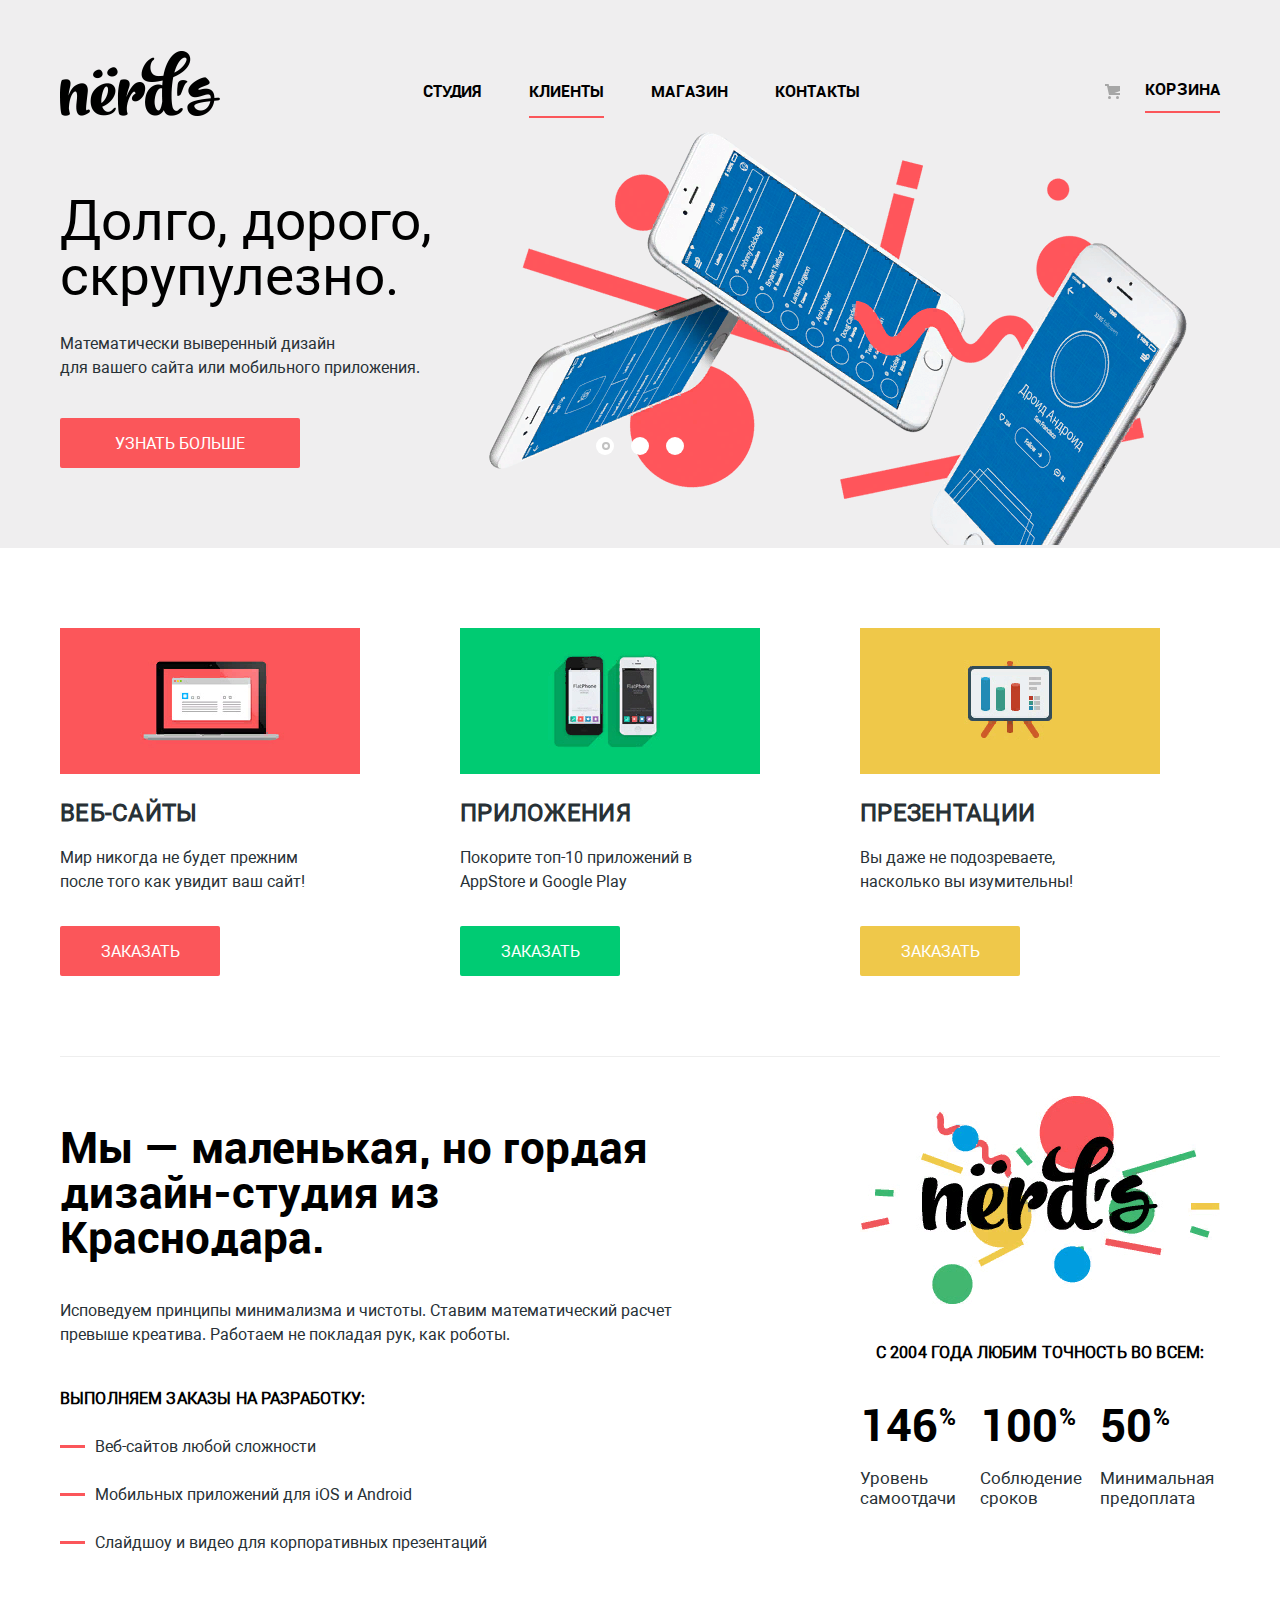
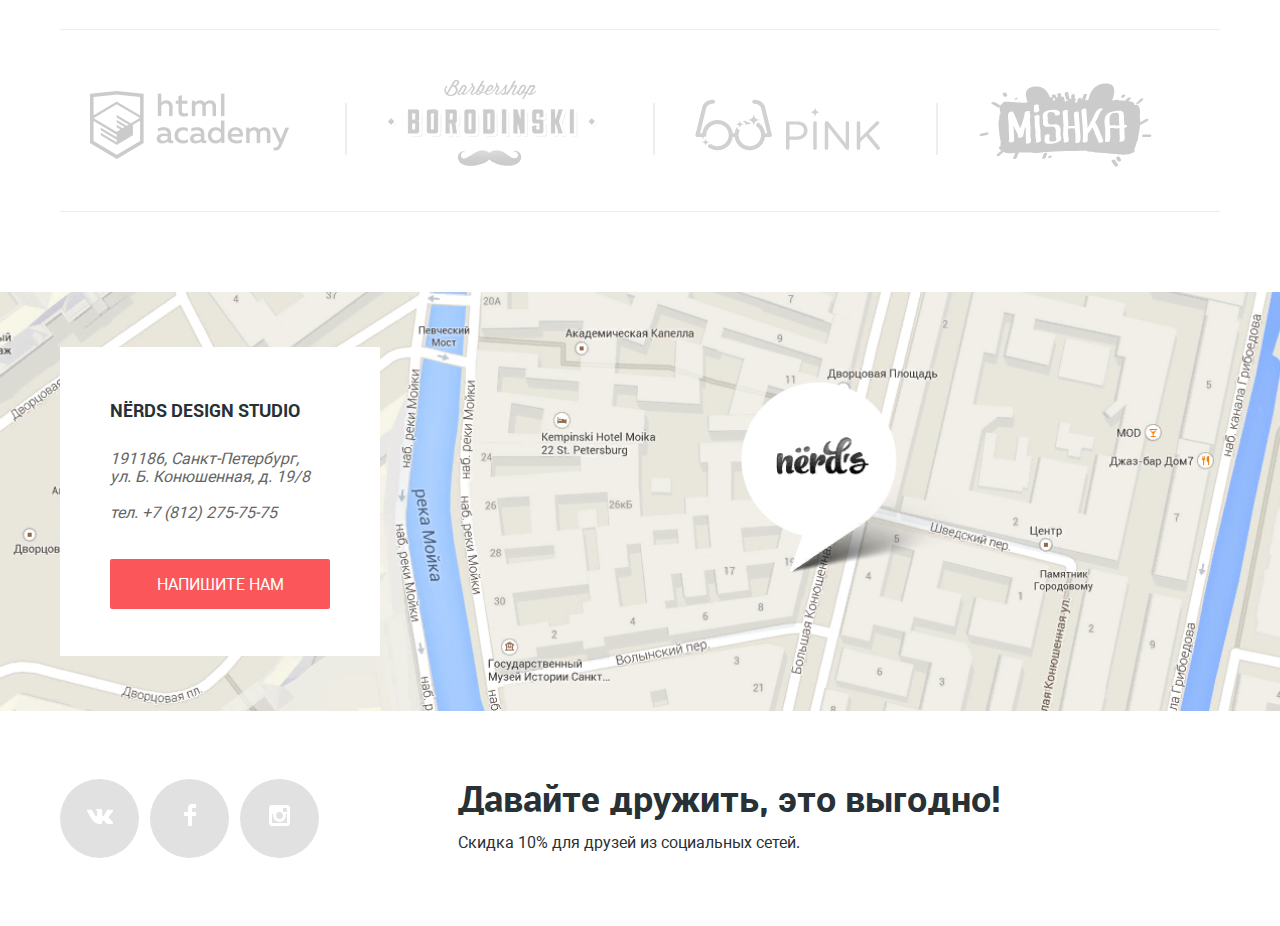
==== index.html @ 0667bdc0 "Cверстана главная страница" ====
<!DOCTYPE html>
<html lang="ru">
<head>
  <meta charset="UTF-8">
  <meta name="viewport" content="width=device-width, initial-scale=1.0">
  <meta http-equiv="X-UA-Compatible" content="ie=edge">
  <link rel="stylesheet" href="css/main.css">
  <title>«Nёrds» Дизайн сайта и мобильного приложения</title>
</head>
<body>
  <header class="header-main">
    <div class="container">
      <nav class="navigation-main">
        <a href="#" class="header-main__logo"><img src="img/nerds-logo.png" alt="Логотип сайта Nerds" width="160" height="65"></a>
        <ul class="navigation-main__list">
          <li class="navigation-main__item"><a href="">Студия</a></li>
          <li class="navigation-main__item navigation-main__item_curret"><a href="">Клиенты</a></li>
          <li class="navigation-main__item"><a href="">Магазин</a></li>
          <li class="navigation-main__item"><a href="">Контакты</a></li>
        </ul>
        <ul class="navigation-user">
          <li class="navigation-user__cart navigation-user__cart_curret"><a href="#">Корзина</a></li>
          </ul>
      </nav>
    </div>
  </header>
  <!-- /.main-header -->
  <main class=main-site>
      <h1 class="visually-hidden">«Nёrds» Дизайн сайта и мобильного приложения</h1>
      <section class="hero">
        <div class="container">
          <div class="hero__wrapper">
            <div class="hero__slider">
              <div class="hero__description">
                  <h2 class="hero__title">Долго, дорого, скрупулезно.</h2>
                  <p class="hero__description">Математически выверенный дизайн <br> для вашего сайта или мобильного приложения.</p>
                  <a href="#" class="button button_big">Узнать больше</a>
              </div>
              <img src="img/slide-1.png" alt="Долго, дорого, скрупулезно." class="hero__image">
            </div>
            <ul class="hero__controls">
              <li class="hero__control hero__control_active"><span class="visually-hidden">Слайд 1</span></li>
              <li class="hero__control"><span class="visually-hidden">Слайд 2</span></li>
              <li class="hero__control"><span class="visually-hidden">Слайд 3</span></li>
            </ul>
          </div>
      </div>
    </section>
    <!-- /.hero -->
    <section class="catalog-section">
      <div class="container">
        <div class="catalog-section__wrapper">
        <ul class="catalog-section__list">
          <li class="catalog-section__item">
              <h3 class="catalog-section__title">Веб-сайты</h3>
              <img class="catalog-section__image" src="img/illustration-1.jpg" alt="Веб-сайты">
              <span class="catalog-section__description">Мир никогда не будет прежним после того как увидит ваш сайт!</span>
              <a href="" class="button button_catalog-section" style="background-color:#fb565a">Заказать</a>
          </li>
          <li class="catalog-section__item">
              <h3 class="catalog-section__title">Приложения</h3>
              <img src="img/illustration-2.jpg" alt="Приложения">
              <span class="catalog-section__description">Покорите топ-10 приложений в AppStore и Google Play</span>
              <a href="" class="button button_catalog-section" style="background-color:#00cb73">Заказать</a>
          </li>
          <li class="catalog-section__item">
              <h3 class="catalog-section__title">Презентации</h3>
              <img src="img/illustration-3.jpg" alt="">
              <span class="catalog-section__description">Вы даже не подозреваете, насколько вы изумительны!</span>
              <a href="" class="button button_catalog-section" style="background-color:#efc84a">Заказать</a>
          </li>
        </ul>
        </div>
      </div>
    </section>
    <!-- /.catalog-section -->
    <section class="about">
      <div class="container">
      <div class="about__wrapper">  
        <article class="about__block">
            <div class="about__left">
                <h2 class="about__title">Мы — маленькая, но гордая дизайн-студия из Краснодара.</h2>
                <span class="about__description">Исповедуем принципы минимализма и чистоты. Ставим математический расчет превыше креатива. Работаем не покладая рук, как роботы.</span>
                <h3 class="about__subtitle">Выполняем заказы на разработку:</h3>
                <ul class="about__list">
                  <li>Веб-сайтов любой сложности</li>
                  <li>Мобильных приложений для iOS и Android</li>
                  <li>Слайдшоу и видео для корпоративных презентаций</li>
                </ul>
              </div>
              <div class="about__right">
                <img class="about__image" src="img/nerds-illustration.jpg" alt="nerds-illustration">
                <h3 class="about__subtitle">с 2004 года Любим точность во всем:</h3>
                <ul class="about__percent-list">
                  <il class="about__percent-item">
                    <span class="about__percent-number">146</span>
                    <span class="about__percent-text">Уровень самоотдачи</span>
                  </il>
                  <il class="about__percent-item">
                    <span class="about__percent-number">100</span>
                    <span class="about__percent-text">Соблюдение сроков</span>
                  </il>
                  <il class="about__percent-item">
                    <span class="about__percent-number">50</span>
                    <span class="about__percent-text">Минимальная предоплата</span>
                  </il>
                </ul>
              </div>
        </article>
      </div>
      </div>
    </section>
    <!-- /.about-site -->
    <section class="partner">
      <div class="container">
        <div class="partner__wrapper">  
          <ul class="partner__list">
            <li class="partner__item"><a href="https://htmlacademy.ru/intensive/htmlcss"><img src="img/logo-1.png" alt=""></a></li>
            <li class="partner__item"><a href=""><img src="img/logo-2.png" alt=""></a></li>
            <li class="partner__item"><a href=""><img src="img/logo-3.png" alt=""></a></li>
            <li class="partner__item"><a href=""><img src="img/logo-4.png" alt=""></a></li>
          </ul>
        </div>
     </div>
    </section>
    <!-- /.partner -->
    <section class="contact">
      <div class="container">
        <div class="contact__wrapper">
          <div class="contact__block">
              <h3 class="contact__tite">NЁRDS DESIGN STUDIO</h3>
              <address class="contact__address-block">
                <span class="contact__address">191186, Санкт-Петербург,<br> ул. Б. Конюшенная, д. 19/8</span>
                <span class="contact__phone">тел. +7 (812) 275-75-75</span>
              </address>
              <a href="#" class="button button_medium">Напишите нам</a>
          </div>
        </div>
    </div>
    </section>
    <!-- /.contacts -->
  </main>
  <!-- /.main-site-->
  <footer class="footer-site">
    <div class="container">
      <div class="footer-site__wrapper">
        <ul class="footer-site__social">
          <li>
            <a href="#" class="footer-site__social-link">
                <svg xmlns="http://www.w3.org/2000/svg" width="26" height="15" viewBox="0 0 26 15"><path fill="#FFF" d="M16.138 11.51c.956-.309 2.18 2.04 3.483 2.939.978.681 1.727.534 1.727.534l3.473-.05s1.815-.112.957-1.554c-.071-.12-.503-1.069-2.585-3.022-2.177-2.043-1.882-1.712.739-5.244 1.597-2.153 2.236-3.468 2.036-4.028-.192-.539-1.365-.399-1.365-.399L20.69.713c-.381.001-.704.119-.851.515-.003.004-.621 1.666-1.445 3.079-1.741 2.989-2.436 3.148-2.724 2.961-.661-.433-.494-1.737-.494-2.664 0-2.897.432-4.105-.846-4.417-.427-.104-.739-.172-1.828-.182-1.392-.021-2.574 0-3.244.329-.445.223-.786.712-.579.74.26.035.843.16 1.155.586.401.552.389 1.789.389 1.789s.229 3.411-.54 3.834c-.528.29-1.25-.302-2.803-3.016-.793-1.388-1.392-2.922-1.392-2.922s-.116-.285-.326-.441c-.25-.185-.6-.244-.6-.244L.848.684S.29.7.085.946c-.182.218-.015.668-.015.668s2.909 6.881 6.203 10.347c3.02 3.182 6.452 2.971 6.452 2.971h1.555s.469-.054.709-.312c.224-.24.214-.691.214-.691s-.031-2.109.935-2.419z"/></svg>
              <span class="visually-hidden">Вконтакте</span>
            </a>
          </li>
          <li>
            <a href="#" class="footer-site__social-link">
                <svg xmlns="http://www.w3.org/2000/svg" width="12" height="22" viewBox="0 0 12 22"><path fill="#FFF" d="M12 4V0H8a4 4 0 0 0-4 4v4H0v4h4v10h4V12h4V8H8V4h4z"/></svg>
              <span class="visually-hidden">Фейсбук</span>
            </a>
          </li>
          <li>
            <a href="#" class="footer-site__social-link">
                <svg xmlns="http://www.w3.org/2000/svg" width="21" height="21" viewBox="0 0 21 21"><path fill="#FFF" d="M18 0H3C1.35 0 0 1.35 0 3v15c0 1.65 1.35 3 3 3h15c1.65 0 3-1.35 3-3V3c0-1.65-1.35-3-3-3zm-7.5 7c1.93 0 3.5 1.57 3.5 3.5S12.43 14 10.5 14 7 12.43 7 10.5 8.57 7 10.5 7zM18 18H3V9h1.181A6.504 6.504 0 0 0 4 10.5a6.5 6.5 0 1 0 13 0 6.45 6.45 0 0 0-.181-1.5H18v9zm0-11h-4V3h4v4z"/></svg>
              <span class="visually-hidden">Инстаграм</span>
            </a>
          </li>
        </ul>
        <div class="footer-site__offer">
          <h2>Давайте дружить, это выгодно!</h2>
          <p>Скидка 10% для друзей из социальных сетей.</p>
        </div>
      </div>
    </div>
  </footer>
  <!-- /.footer-site -->
  <section class="modal modal_contact">
      <h2 class="modal__title">Напишите нам</h2>
      
      <form class="modal__contact-form" action="https://echo.htmlacademy.ru" method="post">
        
            <p class="modal__item">
              <label for="modal-name">Ваше имя:</label>
              <input id="modal-name" type="text" name="name" value="" placeholder="Имя Фамилия">
            </p>
            <p class="modal__item">
              <label for="modal-email">Ваш e-mail:</label>
              <input id="modal-email" type="email" name="email" value="" placeholder="email@example.com">
            </p>
            <p class="modal__item modal__textarea">
              <label for="modal-textarea">Текст письма:</label>
              <textarea id="modal-textarea" name="text" placeholder="В свободной форме" rows="5"></textarea>
            </p>
            <button class="button button_modal" type="submit">Отправить</button>
          </form>
    
      <button class="modal__close" type="button">
        <svg xmlns="http://www.w3.org/2000/svg" width="21" height="21" viewBox="0 0 21 21"><path fill="#FB565A" d="M13.328 10.5l7.371-7.371a1.003 1.003 0 0 0 0-1.414L19.285.3a1.003 1.003 0 0 0-1.414 0L10.5 7.672 3.129.301a1.003 1.003 0 0 0-1.414 0L.301 1.715a1.003 1.003 0 0 0 0 1.414L7.672 10.5.301 17.871a1.003 1.003 0 0 0 0 1.414l1.415 1.414a1.003 1.003 0 0 0 1.414 0l7.371-7.371 7.371 7.371a1.003 1.003 0 0 0 1.414 0l1.414-1.414a1.003 1.003 0 0 0 0-1.414L13.328 10.5z"/></svg>
        <span class="visually-hidden">Закрыть</span>
      </button>  
    </section>
    <!-- /.modal -->
</body>
</html>
---- css/main.css ----
@charset "UTF-8";
/*==========  Библиотеки ==========*/
/*! normalize.css v7.0.0 | MIT License | github.com/necolas/normalize.css */
/* Document ========================================================================== */
/** 1. Correct the line height in all browsers. 2. Prevent adjustments of font size after orientation changes in IE on Windows Phone and in iOS. */
html { line-height: 1.15; /* 1 */ -ms-text-size-adjust: 100%; /* 2 */ -webkit-text-size-adjust: 100%; /* 2 */ }

/* Sections ========================================================================== */
/** Remove the margin in all browsers (opinionated). */
body { margin: 0; }

/** Add the correct display in IE 9-. */
article, aside, footer, header, nav, section { display: block; }

/** Correct the font size and margin on `h1` elements within `section` and `article` contexts in Chrome, Firefox, and Safari. */
h1 { font-size: 2em; margin: 0.67em 0; }

/* Grouping content ========================================================================== */
/** Add the correct display in IE 9-. 1. Add the correct display in IE. */
figcaption, figure, main { /* 1 */ display: block; }

/** Add the correct margin in IE 8. */
figure { margin: 1em 40px; }

/** 1. Add the correct box sizing in Firefox. 2. Show the overflow in Edge and IE. */
hr { -webkit-box-sizing: content-box; box-sizing: content-box; /* 1 */ height: 0; /* 1 */ overflow: visible; /* 2 */ }

/** 1. Correct the inheritance and scaling of font size in all browsers. 2. Correct the odd `em` font sizing in all browsers. */
pre { font-family: monospace, monospace; /* 1 */ font-size: 1em; /* 2 */ }

/* Text-level semantics ========================================================================== */
/** 1. Remove the gray background on active links in IE 10. 2. Remove gaps in links underline in iOS 8+ and Safari 8+. */
a { background-color: transparent; /* 1 */ -webkit-text-decoration-skip: objects; /* 2 */ }

/** 1. Remove the bottom border in Chrome 57- and Firefox 39-. 2. Add the correct text decoration in Chrome, Edge, IE, Opera, and Safari. */
abbr[title] { border-bottom: none; /* 1 */ text-decoration: underline; /* 2 */ -webkit-text-decoration: underline dotted; text-decoration: underline dotted; /* 2 */ }

/** Prevent the duplicate application of `bolder` by the next rule in Safari 6. */
b, strong { font-weight: inherit; }

/** Add the correct font weight in Chrome, Edge, and Safari. */
b, strong { font-weight: bolder; }

/** 1. Correct the inheritance and scaling of font size in all browsers. 2. Correct the odd `em` font sizing in all browsers. */
code, kbd, samp { font-family: monospace, monospace; /* 1 */ font-size: 1em; /* 2 */ }

/** Add the correct font style in Android 4.3-. */
dfn { font-style: italic; }

/** Add the correct background and color in IE 9-. */
mark { background-color: #ff0; color: #000; }

/** Add the correct font size in all browsers. */
small { font-size: 80%; }

/** Prevent `sub` and `sup` elements from affecting the line height in all browsers. */
sub, sup { font-size: 75%; line-height: 0; position: relative; vertical-align: baseline; }

sub { bottom: -0.25em; }

sup { top: -0.5em; }

/* Embedded content ========================================================================== */
/** Add the correct display in IE 9-. */
audio, video { display: inline-block; }

/** Add the correct display in iOS 4-7. */
audio:not([controls]) { display: none; height: 0; }

/** Remove the border on images inside links in IE 10-. */
img { border-style: none; }

/** Hide the overflow in IE. */
svg:not(:root) { overflow: hidden; }

/* Forms ========================================================================== */
/** 1. Change the font styles in all browsers (opinionated). 2. Remove the margin in Firefox and Safari. */
button, input, optgroup, select, textarea { font-family: sans-serif; /* 1 */ font-size: 100%; /* 1 */ line-height: 1.15; /* 1 */ margin: 0; /* 2 */ }

/** Show the overflow in IE. 1. Show the overflow in Edge. */
button, input { /* 1 */ overflow: visible; }

/** Remove the inheritance of text transform in Edge, Firefox, and IE. 1. Remove the inheritance of text transform in Firefox. */
button, select { /* 1 */ text-transform: none; }

/** 1. Prevent a WebKit bug where (2) destroys native `audio` and `video` controls in Android 4. 2. Correct the inability to style clickable types in iOS and Safari. */
button, html [type="button"], [type="reset"], [type="submit"] { -webkit-appearance: button; /* 2 */ }

/** Remove the inner border and padding in Firefox. */
button::-moz-focus-inner, [type="button"]::-moz-focus-inner, [type="reset"]::-moz-focus-inner, [type="submit"]::-moz-focus-inner { border-style: none; padding: 0; }

/** Restore the focus styles unset by the previous rule. */
button:-moz-focusring, [type="button"]:-moz-focusring, [type="reset"]:-moz-focusring, [type="submit"]:-moz-focusring { outline: 1px dotted ButtonText; }

/** Correct the padding in Firefox. */
fieldset { padding: 0.35em 0.75em 0.625em; }

/** 1. Correct the text wrapping in Edge and IE. 2. Correct the color inheritance from `fieldset` elements in IE. 3. Remove the padding so developers are not caught out when they zero out `fieldset` elements in all browsers. */
legend { -webkit-box-sizing: border-box; box-sizing: border-box; /* 1 */ color: inherit; /* 2 */ display: table; /* 1 */ max-width: 100%; /* 1 */ padding: 0; /* 3 */ white-space: normal; /* 1 */ }

/** 1. Add the correct display in IE 9-. 2. Add the correct vertical alignment in Chrome, Firefox, and Opera. */
progress { display: inline-block; /* 1 */ vertical-align: baseline; /* 2 */ }

/** Remove the default vertical scrollbar in IE. */
textarea { overflow: auto; }

/** 1. Add the correct box sizing in IE 10-. 2. Remove the padding in IE 10-. */
[type="checkbox"], [type="radio"] { -webkit-box-sizing: border-box; box-sizing: border-box; /* 1 */ padding: 0; /* 2 */ }

/** Correct the cursor style of increment and decrement buttons in Chrome. */
[type="number"]::-webkit-inner-spin-button, [type="number"]::-webkit-outer-spin-button { height: auto; }

/** 1. Correct the odd appearance in Chrome and Safari. 2. Correct the outline style in Safari. */
[type="search"] { -webkit-appearance: textfield; /* 1 */ outline-offset: -2px; /* 2 */ }

/** Remove the inner padding and cancel buttons in Chrome and Safari on macOS. */
[type="search"]::-webkit-search-cancel-button, [type="search"]::-webkit-search-decoration { -webkit-appearance: none; }

/** 1. Correct the inability to style clickable types in iOS and Safari. 2. Change font properties to `inherit` in Safari. */
::-webkit-file-upload-button { -webkit-appearance: button; /* 1 */ font: inherit; /* 2 */ }

/* Interactive ========================================================================== */
/* Add the correct display in IE 9-. 1. Add the correct display in Edge, IE, and Firefox. */
details, menu { display: block; }

/* Add the correct display in all browsers. */
summary { display: list-item; }

/* Scripting ========================================================================== */
/** Add the correct display in IE 9-. */
canvas { display: inline-block; }

/** Add the correct display in IE. */
template { display: none; }

/* Hidden ========================================================================== */
/** Add the correct display in IE 10-. */
[hidden] { display: none; }

/*==========  Базовые стили ==========*/
@font-face { font-family: "roboto-base"; src: url("../fonts/roboto.woff") format("woff"); }

@font-face { font-weight: bold; font-family: "roboto-bold"; src: url("../fonts/robotobold.woff") format("woff"); }

@font-face { font-family: "roboto-medium"; src: url("../fonts/robotomedium.woff") format("woff"); }

* { -webkit-box-sizing: border-box; box-sizing: border-box; }

*:before, *:after { -webkit-box-sizing: border-box; box-sizing: border-box; }

* html, * body { height: 100%; }

body { position: relative; margin: 0; padding: 0; font-size: 16px; font-weight: 400; line-height: 24px; font-family: "roboto-base", Arial, sans-serif; color: #283136; background-color: #ffffff; }

.header-main { display: inline-block; width: 100%; background-color: #efeeef; }

.hero { background-color: #efeeef; }

.img-responsive { display: block; max-width: 100%; height: auto; }

.visually-hidden:not(:focus):not(:active), input[type="checkbox"].visually-hidden, input[type="radio"].visually-hidden { position: absolute; width: 1px; height: 1px; margin: -1px; padding: 0; overflow: hidden; white-space: nowrap; border: 0; clip: rect(0 0 0 0); -webkit-clip-path: inset(100%); clip-path: inset(100%); }

.container { max-width: 1200px; margin: 0 auto; padding: 0 20px; }

.row { display: -webkit-box; display: -ms-flexbox; display: flex; -ms-flex-wrap: wrap; flex-wrap: wrap; }

.button { display: inline-block; width: 100%; max-width: 160px; max-height: 50px; padding: 14px 40px; text-align: center; color: white; text-transform: uppercase; text-decoration: none; background: #fb565a; border: 0; border-radius: 2px; }

.button_big { max-width: 240px; }

.button_catalog-section { -webkit-box-ordinal-group: 5; -ms-flex-order: 4; order: 4; }

.button_medium { max-width: 220px; }

.button_modal { max-width: 260px; margin-top: 32px; padding: 16px 40px; }

label { margin-bottom: 6px; font-size: 16px; font-family: roboto-bold; cursor: pointer; }

input { padding: 15px 13px; color: #444444; background-color: #ffffff; border: 2px solid #d7dcde; border-radius: 3px; opacity: 0.5; }

input:focus { outline: none; opacity: 1; border-color: #000000; }

input:invalid { opacity: 1; color: #e74246; border-color: #e74246; }

textarea { padding: 12px; color: #444444; background-color: #ffffff; border: 2px solid #d7dcde; border-radius: 3px; opacity: 0.5; }

textarea:focus { outline: none; opacity: 1; border-color: #000000; }

textarea:invalid { opacity: 1; color: #e74246; border-color: #e74246; }

/*==========  Модульные стили ==========*/
.header-main__logo { display: -webkit-box; display: -ms-flexbox; display: flex; -webkit-box-align: center; -ms-flex-align: center; align-items: center; position: relative; margin-top: -8px; }

.navigation-main { z-index: 1; display: -webkit-box; display: -ms-flexbox; display: flex; -webkit-box-orient: horizontal; -webkit-box-direction: normal; -ms-flex-direction: row; flex-direction: row; -webkit-box-pack: start; -ms-flex-pack: start; justify-content: flex-start; -webkit-box-align: center; -ms-flex-align: center; align-items: center; min-height: 65px; margin-top: 50px; font-family: "roboto-bold", Arial, sans-serif; text-transform: uppercase; }

.navigation-main__logo { display: -webkit-box; display: -ms-flexbox; display: flex; -webkit-box-align: center; -ms-flex-align: center; align-items: center; }

.navigation-main__list { display: -webkit-box; display: -ms-flexbox; display: flex; -webkit-box-orient: horizontal; -webkit-box-direction: normal; -ms-flex-direction: row; flex-direction: row; margin-top: 28px; margin-left: 17.5%; padding: 0; list-style: none; letter-spacing: 0.1px; }

.navigation-main__item { position: relative; margin-right: 47px; font-weight: 500; line-height: 30px; }

.navigation-main__item a { color: black; text-decoration: none; }

.navigation-main__item a:hover { color: #fb565a; }

.navigation-main__item a:active { color: #a7a7a7; }

.navigation-main__item:last-child { margin-right: 0; }

.navigation-main__item_curret a:after { content: ""; position: absolute; right: 0; bottom: -10px; left: 0; height: 2px; background-color: #fb565a; }

.navigation-user { display: -webkit-box; display: -ms-flexbox; display: flex; -webkit-box-pack: end; -ms-flex-pack: end; justify-content: flex-end; margin-top: 24px; margin-left: auto; list-style: none; letter-spacing: 0.1px; }

.navigation-user__cart { position: relative; }

.navigation-user__cart a { color: black; text-decoration: none; }

.navigation-user__cart a:before { content: ''; position: absolute; top: 4px; left: -40px; width: 15px; height: 17px; background: url(../img/cart-icon.svg) no-repeat center; }

.navigation-user__cart a:hover { color: #fb565a; }

.navigation-user__cart a:active { color: #a7a7a7; }

.navigation-user__cart_curret a:after { content: ""; position: absolute; right: 0; bottom: -10px; left: 0; height: 2px; background-color: #fb565a; }

.hero__wrapper { position: relative; padding: 70px 0 42px; }

.hero__title { margin: 0; margin-bottom: 28px; font-weight: 500; font-size: 55px; line-height: 55px; color: #000000; }

.hero__description { max-width: 400px; margin: 0px; margin-bottom: 38px; }

.hero__image { position: absolute; top: 2%; left: 37%; z-index: 0; }

.hero__controls { position: absolute; top: 70%; left: 42.8%; display: -webkit-box; display: -ms-flexbox; display: flex; -webkit-box-orient: horizontal; -webkit-box-direction: normal; -ms-flex-direction: row; flex-direction: row; list-style: none; }

.hero__control { position: relative; display: inline-block; width: 18px; height: 18px; margin-right: 17px; background: #ffffff; border-radius: 50%; cursor: pointer; }

.hero__control_active { cursor: default; }

.hero__control_active:before { content: ''; position: absolute; top: calc(18px - 73%); left: calc(18px - 72%); width: 8px; height: 8px; border: 2px solid #c1c1c1; border-radius: 50px; }

.catalog-section__wrapper { margin-top: 80px; border-bottom: 1px solid #eeeeee; }

.catalog-section__list { display: -webkit-box; display: -ms-flexbox; display: flex; -webkit-box-orient: horizontal; -webkit-box-direction: normal; -ms-flex-direction: row; flex-direction: row; -ms-flex-wrap: wrap; flex-wrap: wrap; margin: 0; padding: 0; list-style: none; }

.catalog-section__item { display: -webkit-box; display: -ms-flexbox; display: flex; -webkit-box-orient: vertical; -webkit-box-direction: normal; -ms-flex-direction: column; flex-direction: column; max-width: 300px; margin-right: 100px; margin-bottom: 80px; }

.catalog-section__item:nth-child(3n) { margin-right: 0; }

.catalog-section__title { -webkit-box-ordinal-group: 3; -ms-flex-order: 2; order: 2; margin-bottom: 18px; font-weight: 700; font-size: 24px; line-height: 30px; text-transform: uppercase; letter-spacing: 0.3px; }

.catalog-section__image { -webkit-box-ordinal-group: 2; -ms-flex-order: 1; order: 1; }

.catalog-section__description { -webkit-box-ordinal-group: 4; -ms-flex-order: 3; order: 3; max-width: 260px; margin-bottom: 32px; }

.about__wrapper { padding: 73px 0px 50px; border-bottom: 1px solid #eeeeee; }

.about__block { display: -webkit-box; display: -ms-flexbox; display: flex; -webkit-box-orient: horizontal; -webkit-box-direction: normal; -ms-flex-direction: row; flex-direction: row; -webkit-box-pack: justify; -ms-flex-pack: justify; justify-content: space-between; }

.about__left { max-width: 655px; }

.about__title { margin: 0; margin-bottom: 34px; font-weight: 500; font-size: 44px; line-height: 45px; font-family: roboto-bold; color: #000000; }

.about__description { display: inline-block; margin-bottom: 40px; }

.about__subtitle { margin: 0; font-size: 16px; color: #000000; text-transform: uppercase; letter-spacing: 0.15px; }

.about__list { margin: 24px 0; padding-left: 35px; list-style: none; }

.about__list li { position: relative; margin-bottom: 24px; }

.about__list li:before { content: ''; position: absolute; top: 10px; left: -35px; width: 25px; height: 3px; background: #fb565a; }

.about__right { max-width: 360px; text-align: center; }

.about__image { position: relative; top: -34px; margin-bottom: -4px; }

.about__percent-list { display: -webkit-box; display: -ms-flexbox; display: flex; -webkit-box-orient: horizontal; -webkit-box-direction: normal; -ms-flex-direction: row; flex-direction: row; -webkit-box-pack: start; -ms-flex-pack: start; justify-content: flex-start; margin: 45px 0; padding: 0; list-style: none; }

.about__percent-number { position: relative; display: block; font-weight: 700; font-size: 45px; line-height: 40px; font-family: roboto-bold; color: #000000; }

.about__percent-number:before { content: '%'; position: absolute; top: -10px; right: -18px; font-size: 0.5em; font-family: roboto-bold; }

.about__percent-item { position: relative; display: -webkit-box; display: -ms-flexbox; display: flex; -webkit-box-orient: vertical; -webkit-box-direction: normal; -ms-flex-direction: column; flex-direction: column; margin-right: 42px; }

.about__percent-item:last-child { margin-right: 0; }

.about__percent-text { position: absolute; top: 58px; display: inline-block; max-width: 100px; font-size: 17px; line-height: 20px; text-align: left; }

.partner__wrapper { margin-bottom: 80px; padding: 50px 0 34px; border-bottom: 1px solid #eeeeee; }

.partner__list { display: -webkit-box; display: -ms-flexbox; display: flex; -webkit-box-orient: horizontal; -webkit-box-direction: normal; -ms-flex-direction: row; flex-direction: row; -ms-flex-pack: distribute; justify-content: space-around; -webkit-box-align: center; -ms-flex-align: center; align-items: center; margin: 0; padding: 0; list-style: none; }

.partner__item { position: relative; padding-right: 5%; left: 10px; }

.partner__item img { opacity: 0.2; }

.partner__item img:hover { opacity: 1; }

.partner__item:last-child:after { display: none; }

.partner__item:after { content: ""; position: absolute; top: 50%; right: 0; width: 2px; height: 52px; background-color: #eeeeee; -webkit-transform: translateY(-50%); transform: translateY(-50%); }

.contact { background: url(../img/map.jpg) no-repeat center; background-size: cover; }

.contact__wrapper { padding: 55px 0; }

.contact__block { max-width: 320px; padding: 33px 50px 47px; background: #ffffff; }

.contact__tite { margin-bottom: 22px; font-weight: 700; font-size: 18px; line-height: 30px; font-family: roboto-bold, Arial, Helvetica, sans-serif; text-transform: uppercase; }

.contact__address-block { margin-bottom: 37px; font-weight: 400; font-size: 16px; line-height: 18px; color: #666666; }

.contact__address { display: inline-block; margin-bottom: 18px; }

.footer-site__wrapper { display: -webkit-box; display: -ms-flexbox; display: flex; -webkit-box-orient: horizontal; -webkit-box-direction: normal; -ms-flex-direction: row; flex-direction: row; -webkit-box-pack: start; -ms-flex-pack: start; justify-content: flex-start; margin: 55px 0px; }

.footer-site__social { display: -webkit-box; display: -ms-flexbox; display: flex; -webkit-box-orient: horizontal; -webkit-box-direction: normal; -ms-flex-direction: row; flex-direction: row; -webkit-box-pack: justify; -ms-flex-pack: justify; justify-content: space-between; -webkit-box-align: center; -ms-flex-align: center; align-items: center; list-style: none; padding: 0; margin: 0; margin-right: 12%; }

.footer-site__social li { display: -webkit-box; display: -ms-flexbox; display: flex; -webkit-box-pack: center; -ms-flex-pack: center; justify-content: center; -webkit-box-orient: vertical; -webkit-box-direction: normal; -ms-flex-direction: column; flex-direction: column; -webkit-box-align: center; -ms-flex-align: center; align-items: center; width: 79px; height: 79px; background-color: #e1e1e1; border-radius: 50%; margin-right: 11px; }

.footer-site__social li:last-child { margin-right: 0; }

.footer-site__offer h2 { font-family: roboto-bold; font-size: 36px; margin: 25px 0 5px; }

.modal { display: none; position: absolute; z-index: 9; width: 960px; min-height: 590px; padding: 70px 100px 30px; background: #ffffff; -webkit-box-shadow: 0 20px 40px rgba(0, 1, 1, 0.75); box-shadow: 0 20px 40px rgba(0, 1, 1, 0.75); }

.modal_active { display: block; }

.modal_contact { bottom: 180px; left: 50%; -webkit-transform: translateX(-50%); transform: translateX(-50%); }

.modal__contact-form { display: -webkit-box; display: -ms-flexbox; display: flex; -webkit-box-orient: horizontal; -webkit-box-direction: normal; -ms-flex-direction: row; flex-direction: row; -ms-flex-wrap: wrap; flex-wrap: wrap; }

.modal__title { font-weight: 500; font-size: 45px; line-height: 45px; margin: 0; margin-bottom: 20px; font-family: roboto-bold, Arial, Helvetica, sans-serif; }

.modal__close { position: absolute; top: 78px; right: 90px; margin: 0; padding: 0; background: transparent; border: 0; }

.modal__item { display: -webkit-box; display: -ms-flexbox; display: flex; -webkit-box-orient: vertical; -webkit-box-direction: normal; -ms-flex-direction: column; flex-direction: column; width: 360px; margin-right: 40px; margin-bottom: 13px; }

.modal__item:nth-child(2n) { margin-right: 0px; }

.modal__textarea { width: 100%; margin-right: 0; }

/*==========  Адаптивные стили ==========*/
/*==========  Desktop First  ==========*/
/* Large Devices, Wide Screens */
@media only screen and (max-width: 1200px) { /**/ }

/* Medium Devices, Desktops */
@media only screen and (max-width: 992px) { /**/ }

/* Small Devices, Tablets */
@media only screen and (max-width: 768px) { .row, .navbar { -webkit-box-orient: vertical; -webkit-box-direction: normal; -ms-flex-direction: column; flex-direction: column; }
  /**/ }

/* Extra Small Devices, Phones */
@media only screen and (max-width: 480px) { /**/ }

/* Custom, iPhone Retina */
@media only screen and (max-width: 320px) { /**/ }

/*==========  Mobile First  ==========*/
/* Custom, iPhone Retina */
@media only screen and (min-width: 320px) { /**/ }

/* Extra Small Devices, Phones */
@media only screen and (min-width: 480px) { /**/ }

/* Small Devices, Tablets */
@media only screen and (min-width: 768px) { /**/ }

/* Medium Devices, Desktops */
@media only screen and (min-width: 992px) { /**/ }

/* Large Devices, Wide Screens */
@media only screen and (min-width: 1200px) { /**/ }
/*# sourceMappingURL=main.css.map */
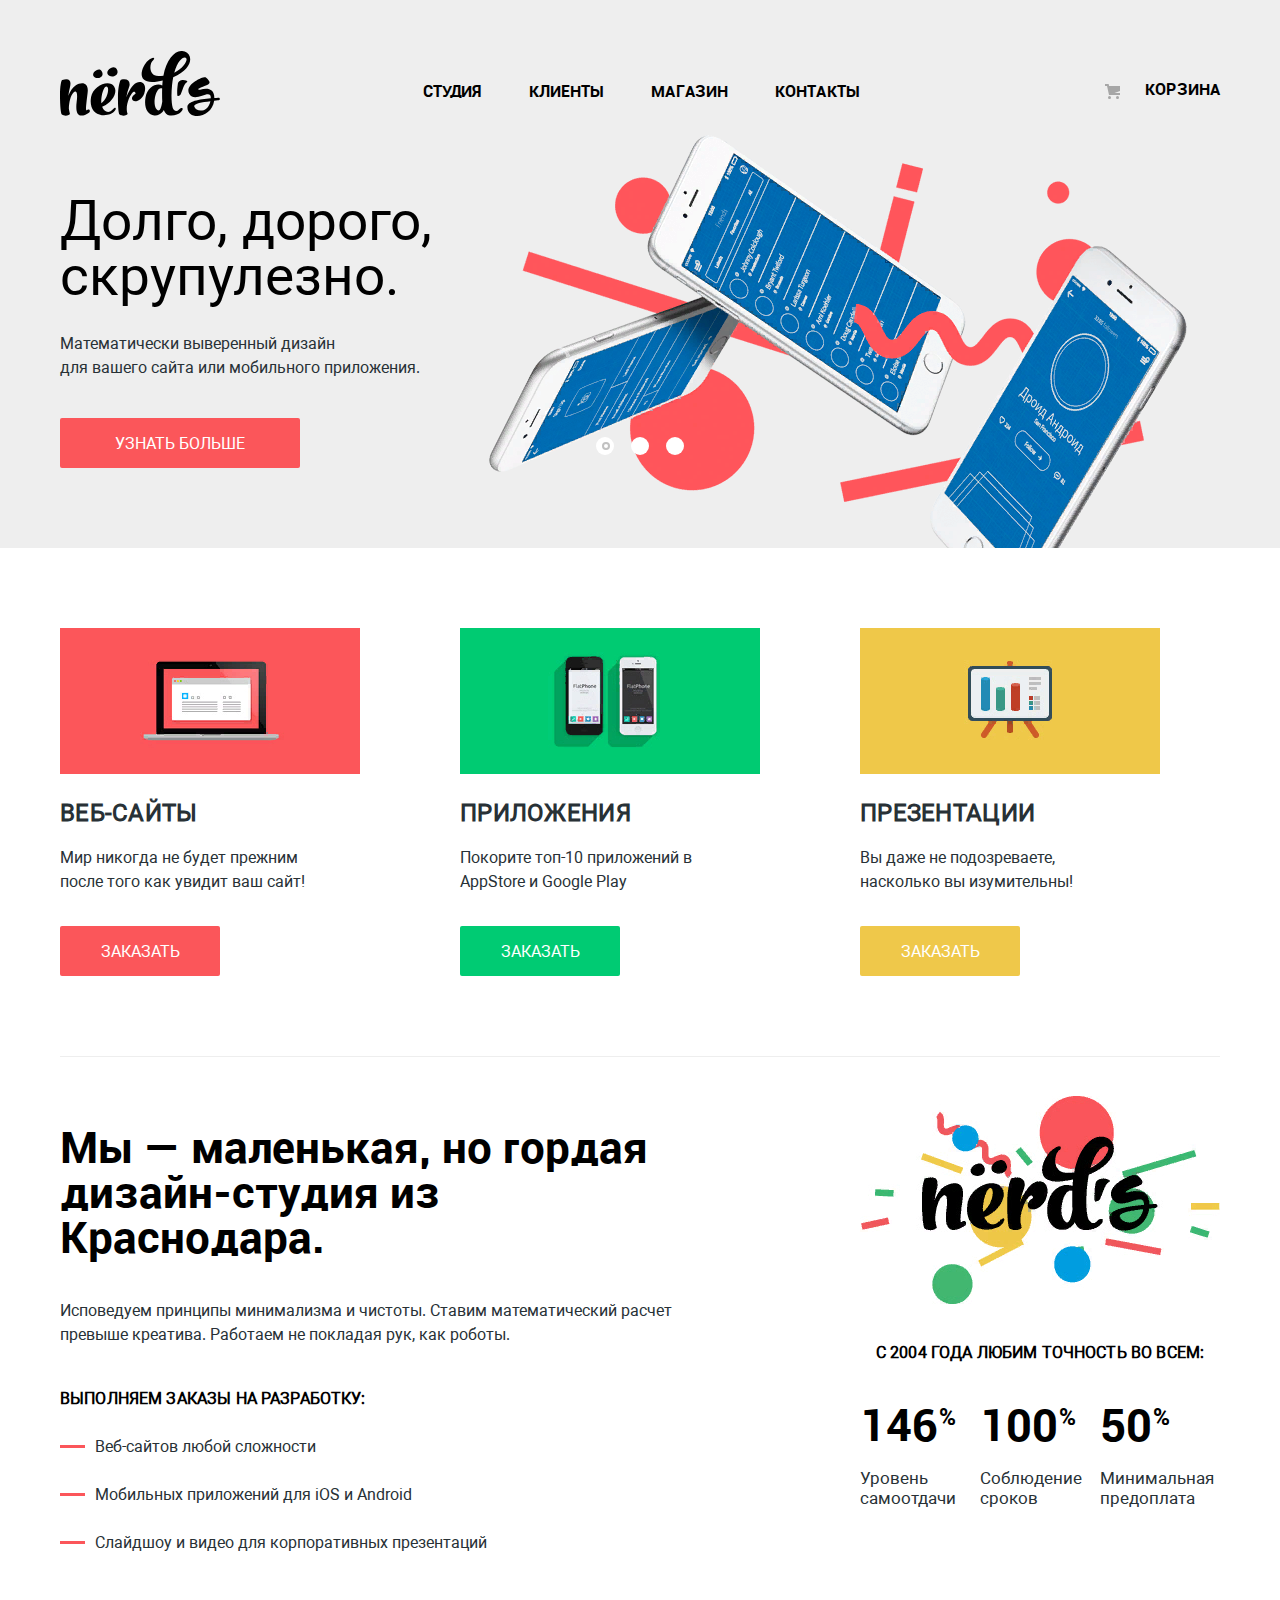
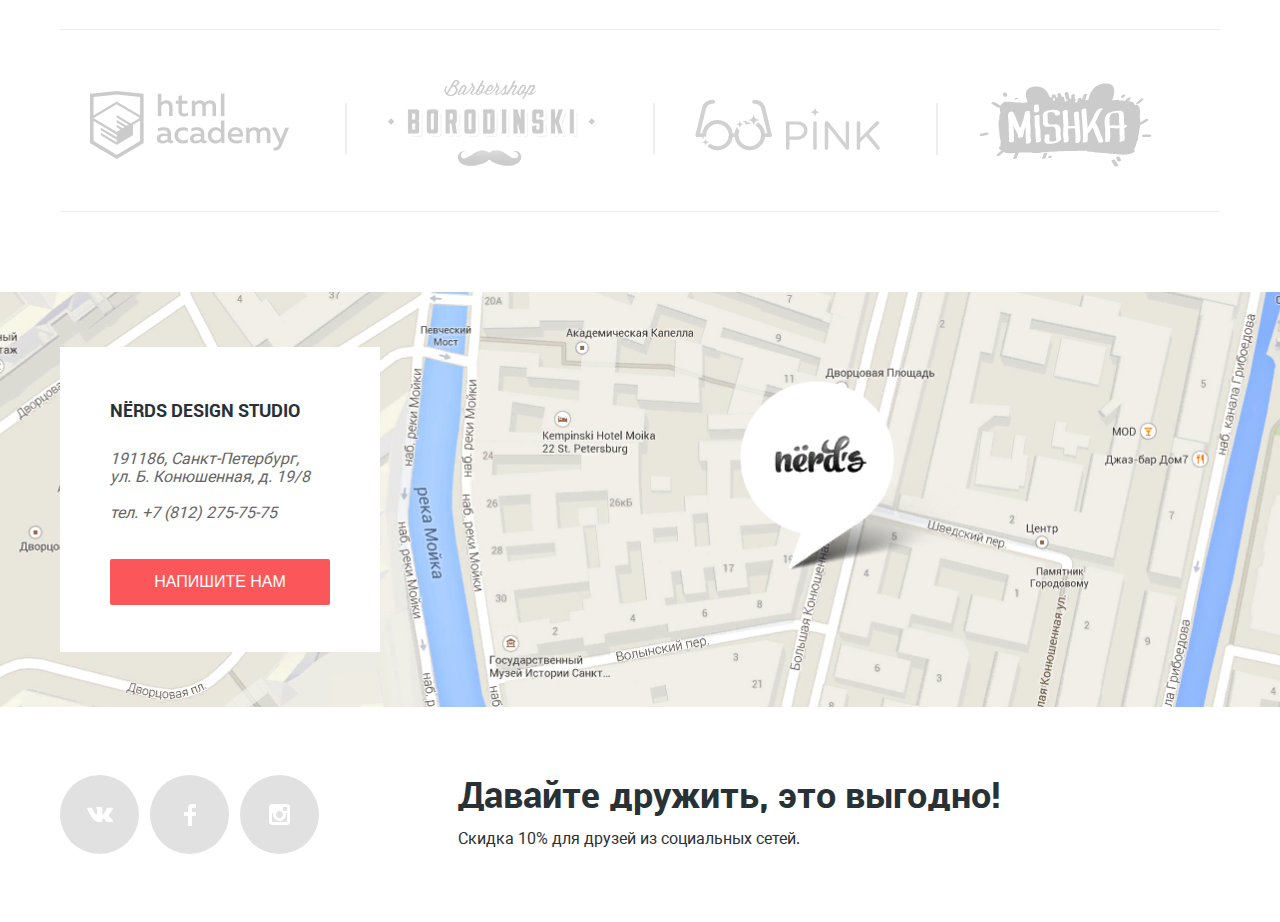
==== commit dcc7b9b7: "Сверстан каталог" ====
--- a/index.html
+++ b/index.html
@@ -11,15 +11,17 @@
   <header class="header-main">
     <div class="container">
       <nav class="navigation-main">
-        <a href="#" class="header-main__logo"><img src="img/nerds-logo.png" alt="Логотип сайта Nerds" width="160" height="65"></a>
+        <span class="header-main__logo">
+          <svg xmlns="http://www.w3.org/2000/svg" width="160" height="65" viewBox="0 0 160 65"><path d="M157.936 49.374c-1.235.161-2.523.271-3.757.377v.056c-2.415 17.364-26.188 20.231-26.779 6.599-.269-6.167 11.593-7.95 23.398-9.088.429-11.09-15.901 5.667-21.608-4.601-5.019-9.025 14.632-17.938 16.728-16.102 6.438 5.636 3.404 6.618-1.379 8.335-9.49 3.41-5.791 4.107-4.511 3.726 7.569-2.253 14.366-1.04 14.312 8.317 1.288-.107 2.522-.163 3.757-.271 2.306-.215 2.467 2.435-.161 2.652zm-7.514.756c-9.124 1.028-17.013 2.436-16.153 5.355 1.716 5.573 13.577 6.818 16.153-5.355zM117.678 44.918c-.682-.037-.703-6.038.112-11.688 1.005-6.951 11.935-3.357 9.093-1.906-2.975 1.52-4.429 8.718-6.266 12.087-.635 1.161-2.605 1.526-2.939 1.507zM42.105 21.002c2.376 4.866-4.937 8.171-8.292 4.521-1.398-1.555-.755-4.56 2.636-6.193 1.697-.836 4.073-1.596 5.656 1.672zM57.062 18.861c2.585 5.297-5.38 8.896-9.031 4.922-1.522-1.695-.823-4.963 2.873-6.742 1.846-.911 4.432-1.736 6.158 1.82zM28.883 61.666c-7.919 5.338-14.219 4.159-12.212-10.848 1.45-10.904-.948-11.521-3.122-9.442-2.845 2.697-4.628 9.723-4.684 16.412a50.98 50.98 0 0 0 1.004 4.776c.334 1.63-4.907 3.315-7.974 1.011C.837 62.79 0 54.865 0 44.131c0-8.824 1.171-14.895 2.23-15.175 8.029-2.191 9.312 1.348 7.583 7.981a47.637 47.637 0 0 0-1.395 7.924c1.673-4.664 4.071-8.485 6.803-10.173 7.416-4.664 13.605-2.473 12.434 6.801-2.007 16.58-2.174 18.827-.39 17.535 2.231-1.574 3.68 1.238 1.618 2.642zM54.982 59.59c-2.175 3.484-7.806 5.171-13.216 4.552-7.75-.843-12.545-7.756-10.705-18.097 2.008-11.185 18.065-18.322 23.196-10.341 3.735 5.789-2.175 16.017-11.597 19.783l-.502.168c1.951 5.171 6.579 7.476 11.039 2.36 2.119-2.36 3.624-1.348 1.785 1.575zm-13.605-7.418c5.855-4.159 7.806-13.32 6.189-15.905-1.728-2.697-5.074 1.517-6.245 11.746-.111 1.461-.111 2.865.056 4.159zM83.091 44.992c-1.597 2.507-3.903 4.384-5.966 5.059-2.398.73-5.185.056-5.185-2.698 0-1.011.892-3.372 3.624-4.721-.168-1.911-1.394-2.417-2.286-1.686-3.345 2.586-7.417 12.25-6.356 19.221.055.168.055.337.055.506.168.617.335 1.237.558 1.854.557 1.574-4.907 3.316-7.973.956-1.059-.788-1.617-6.97-1.617-17.704 0-8.824 1.951-16.636 3.011-16.917 6.412-1.743 10.147 1.292 8.14 7.249-1.171 3.373-2.23 6.801-2.843 10.399 2.453-6.688 6.523-12.872 9.812-14.501 5.856-2.923 10.092.956 8.867 7.813-.056.11-.112.393-.112.449-.056.562-.566 2.302-.39 1.741-.516 1.645-.892 2.277-1.339 2.98z"/><path d="M113.207 26.161a86.988 86.988 0 0 0-1.115 7.531c-1.059 10.06-.612 18.996.613 22.986.726 2.137 3.457 4.946 6.078 2.023 2.843-3.203 5.967-1.349 2.174 2.416-2.34 2.305-6.689 3.878-11.039 3.428-3.123-.393-5.018-2.415-6.134-5.505-.444.898-.947 1.685-1.56 2.302-2.119 2.193-4.685 3.43-7.974 3.092-6.637-.73-10.538-7.923-8.699-18.153 1.952-10.791 11.319-14.725 16.728-11.857.112-1.349.223-2.699.335-4.104.055-.281.055-.562.11-.843a96.962 96.962 0 0 1-4.962.956C73.787 34.423 82.04 14.864 87.894 9.75c6.636-5.733 7.36-1.855 5.297-.562-3.68 2.36-5.297 15.905 5.241 15.905 1.729 0 3.346-.112 4.962-.281C106.685 6.49 116.665-2.391 124.75.532c8.976 3.26 8.029 17.535-11.543 25.629zm-10.928 24.393c-.224-3.542-.224-7.532-.167-11.636 0-.506.056-1.011.056-1.461-3.346-1.518-6.635 3.653-7.473 10.792-.946 8.373 2.788 12.813 4.908 10.791 1.617-1.631 2.453-6.803 2.676-8.486zm24.086-43.165c-1.784-2.642-8.307.562-12.098 14.332 9.535-4.554 13.326-12.422 12.098-14.332z"/></svg>
+        </span>
         <ul class="navigation-main__list">
           <li class="navigation-main__item"><a href="">Студия</a></li>
-          <li class="navigation-main__item navigation-main__item_curret"><a href="">Клиенты</a></li>
+          <li class="navigation-main__item"><a href="">Клиенты</a></li>
           <li class="navigation-main__item"><a href="">Магазин</a></li>
           <li class="navigation-main__item"><a href="">Контакты</a></li>
         </ul>
         <ul class="navigation-user">
-          <li class="navigation-user__cart navigation-user__cart_curret"><a href="#">Корзина</a></li>
+          <li class="navigation-user__cart"><a href="#">Корзина</a></li>
           </ul>
       </nav>
     </div>
@@ -30,13 +32,29 @@
       <section class="hero">
         <div class="container">
           <div class="hero__wrapper">
-            <div class="hero__slider">
+            <div class="hero__slider" style="display:block;">
               <div class="hero__description">
-                  <h2 class="hero__title">Долго, дорого, скрупулезно.</h2>
+                  <h2 class="hero__title">Долго, дорого,<br> скрупулезно.</h2>
                   <p class="hero__description">Математически выверенный дизайн <br> для вашего сайта или мобильного приложения.</p>
-                  <a href="#" class="button button_big">Узнать больше</a>
+                  <a href="#" class="button button_big"><span>Узнать больше</span></a>
               </div>
               <img src="img/slide-1.png" alt="Долго, дорого, скрупулезно." class="hero__image">
+            </div>
+            <div class="hero__slider" style="display:none;">
+              <div class="hero__description">
+                  <h2 class="hero__title">Любим математику<br> как никто другой</h2>
+                  <p class="hero__description">Никакого креатива, только математические формулы <br>для расчета идеальных пропорций.</p>
+                  <a href="#" class="button button_big"><span>Узнать больше</span></a>
+              </div>
+              <img src="img/slide-2.png" alt="Долго, дорого, скрупулезно." class="hero__image">
+            </div>
+            <div class="hero__slider" style="display:none;">
+              <div class="hero__description">
+                  <h2 class="hero__title">Только ночь,<br> только хардкор</h2>
+                  <p class="hero__description">Работать днем, как все? Мы против этого.<br>Ближе к полуночи работа только начинается.</p>
+                  <a href="#" class="button button_big"><span>Узнать больше</span></a>
+              </div>
+              <img src="img/slide-3.png" alt="Долго, дорого, скрупулезно." class="hero__image">
             </div>
             <ul class="hero__controls">
               <li class="hero__control hero__control_active"><span class="visually-hidden">Слайд 1</span></li>
@@ -47,33 +65,33 @@
       </div>
     </section>
     <!-- /.hero -->
-    <section class="catalog-section">
-      <div class="container">
-        <div class="catalog-section__wrapper">
-        <ul class="catalog-section__list">
-          <li class="catalog-section__item">
-              <h3 class="catalog-section__title">Веб-сайты</h3>
-              <img class="catalog-section__image" src="img/illustration-1.jpg" alt="Веб-сайты">
-              <span class="catalog-section__description">Мир никогда не будет прежним после того как увидит ваш сайт!</span>
-              <a href="" class="button button_catalog-section" style="background-color:#fb565a">Заказать</a>
-          </li>
-          <li class="catalog-section__item">
-              <h3 class="catalog-section__title">Приложения</h3>
+    <section class="service">
+      <div class="container">
+        <div class="service__wrapper">
+        <ul class="service__list">
+          <li class="service__item">
+              <h3 class="service__title">Веб-сайты</h3>
+              <img class="service__image" src="img/illustration-1.jpg" alt="Веб-сайты">
+              <span class="service__description">Мир никогда не будет прежним после того как увидит ваш сайт!</span>
+              <a href="" class="button button_service"><span>Заказать</span></a>
+          </li>
+          <li class="service__item">
+              <h3 class="service__title">Приложения</h3>
               <img src="img/illustration-2.jpg" alt="Приложения">
-              <span class="catalog-section__description">Покорите топ-10 приложений в AppStore и Google Play</span>
-              <a href="" class="button button_catalog-section" style="background-color:#00cb73">Заказать</a>
-          </li>
-          <li class="catalog-section__item">
-              <h3 class="catalog-section__title">Презентации</h3>
+              <span class="service__description">Покорите топ-10 приложений в AppStore и Google Play</span>
+              <a href="" class="button button_service button_green"><span>Заказать</span></a>
+          </li>
+          <li class="service__item">
+              <h3 class="service__title">Презентации</h3>
               <img src="img/illustration-3.jpg" alt="">
-              <span class="catalog-section__description">Вы даже не подозреваете, насколько вы изумительны!</span>
-              <a href="" class="button button_catalog-section" style="background-color:#efc84a">Заказать</a>
+              <span class="service__description">Вы даже не подозреваете, насколько вы изумительны!</span>
+              <a href="" class="button button_service button_yellow"><span>Заказать</span></a>
           </li>
         </ul>
         </div>
       </div>
     </section>
-    <!-- /.catalog-section -->
+    <!-- /.service -->
     <section class="about">
       <div class="container">
       <div class="about__wrapper">  
@@ -133,7 +151,7 @@
                 <span class="contact__address">191186, Санкт-Петербург,<br> ул. Б. Конюшенная, д. 19/8</span>
                 <span class="contact__phone">тел. +7 (812) 275-75-75</span>
               </address>
-              <a href="#" class="button button_medium">Напишите нам</a>
+              <button href="#" id="modal-open" class="button button_medium">Напишите нам</button>
           </div>
         </div>
     </div>
@@ -172,31 +190,29 @@
     </div>
   </footer>
   <!-- /.footer-site -->
-  <section class="modal modal_contact">
+  <section id="modal" class="modal modal_contact">
       <h2 class="modal__title">Напишите нам</h2>
-      
-      <form class="modal__contact-form" action="https://echo.htmlacademy.ru" method="post">
-        
-            <p class="modal__item">
-              <label for="modal-name">Ваше имя:</label>
-              <input id="modal-name" type="text" name="name" value="" placeholder="Имя Фамилия">
-            </p>
-            <p class="modal__item">
-              <label for="modal-email">Ваш e-mail:</label>
-              <input id="modal-email" type="email" name="email" value="" placeholder="email@example.com">
-            </p>
-            <p class="modal__item modal__textarea">
-              <label for="modal-textarea">Текст письма:</label>
-              <textarea id="modal-textarea" name="text" placeholder="В свободной форме" rows="5"></textarea>
-            </p>
-            <button class="button button_modal" type="submit">Отправить</button>
-          </form>
-    
-      <button class="modal__close" type="button">
+      <form class="modal__contact-form" action="https://echo.htmlacademy.ru" method="post"> 
+        <p class="modal__item">
+          <label for="modal-name">Ваше имя:</label>
+          <input id="modal-name" type="text" name="name" value="" placeholder="Имя Фамилия">
+        </p>
+        <p class="modal__item">
+          <label for="modal-email">Ваш e-mail:</label>
+          <input id="modal-email" type="email" name="email" value="" placeholder="email@example.com">
+        </p>
+        <p class="modal__item modal__textarea">
+          <label for="modal-textarea">Текст письма:</label>
+          <textarea id="modal-textarea" name="text" placeholder="В свободной форме" rows="5"></textarea>
+        </p>
+        <button class="button button_modal" type="submit">Отправить</button>
+      </form>
+      <button id="modal-close" class="modal__close" type="button">
         <svg xmlns="http://www.w3.org/2000/svg" width="21" height="21" viewBox="0 0 21 21"><path fill="#FB565A" d="M13.328 10.5l7.371-7.371a1.003 1.003 0 0 0 0-1.414L19.285.3a1.003 1.003 0 0 0-1.414 0L10.5 7.672 3.129.301a1.003 1.003 0 0 0-1.414 0L.301 1.715a1.003 1.003 0 0 0 0 1.414L7.672 10.5.301 17.871a1.003 1.003 0 0 0 0 1.414l1.415 1.414a1.003 1.003 0 0 0 1.414 0l7.371-7.371 7.371 7.371a1.003 1.003 0 0 0 1.414 0l1.414-1.414a1.003 1.003 0 0 0 0-1.414L13.328 10.5z"/></svg>
         <span class="visually-hidden">Закрыть</span>
       </button>  
     </section>
     <!-- /.modal -->
+    <script src="js/scripts.js"></script>
 </body>
 </html>--- a/css/main.css
+++ b/css/main.css
@@ -148,13 +148,17 @@
 
 *:before, *:after { -webkit-box-sizing: border-box; box-sizing: border-box; }
 
+*:focus { outline: transparent; }
+
 * html, * body { height: 100%; }
 
+a { color: inherit; text-decoration: none; }
+
 body { position: relative; margin: 0; padding: 0; font-size: 16px; font-weight: 400; line-height: 24px; font-family: "roboto-base", Arial, sans-serif; color: #283136; background-color: #ffffff; }
 
-.header-main { display: inline-block; width: 100%; background-color: #efeeef; }
-
-.hero { background-color: #efeeef; }
+.header-main { display: inline-block; width: 100%; background-color: #eeeeee; }
+
+.hero { background-color: #eeeeee; }
 
 .img-responsive { display: block; max-width: 100%; height: auto; }
 
@@ -164,29 +168,63 @@
 
 .row { display: -webkit-box; display: -ms-flexbox; display: flex; -ms-flex-wrap: wrap; flex-wrap: wrap; }
 
-.button { display: inline-block; width: 100%; max-width: 160px; max-height: 50px; padding: 14px 40px; text-align: center; color: white; text-transform: uppercase; text-decoration: none; background: #fb565a; border: 0; border-radius: 2px; }
+.button { display: inline-block; width: 100%; max-width: 160px; max-height: 50px; padding: 14px 40px; text-align: center; color: #ffffff; text-transform: uppercase; text-decoration: none; background: #fb565a; border-radius: 2px; border: transparent; }
+
+.button:hover { background-color: #e74246; }
+
+.button:active { background-color: #d7373b; -webkit-box-shadow: inset 0px 3px 0 #c13135; box-shadow: inset 0px 3px 0 #c13135; }
+
+.button:active span { opacity: 0.2; }
 
 .button_big { max-width: 240px; }
 
-.button_catalog-section { -webkit-box-ordinal-group: 5; -ms-flex-order: 4; order: 4; }
+.button_service { -webkit-box-ordinal-group: 5; -ms-flex-order: 4; order: 4; }
+
+.button_green { background-color: #00cb73; }
+
+.button_green:hover { background-color: #00bc6c; }
+
+.button_green:active { background-color: #00aa62; -webkit-box-shadow: inset 0px 3px 0 #009958; box-shadow: inset 0px 3px 0 #009958; }
+
+.button_green:active span { opacity: 0.2; }
+
+.button_yellow { background-color: #efc84a; }
+
+.button_yellow:hover { background-color: #eab534; }
+
+.button_yellow:active { background-color: #eab534; -webkit-box-shadow: inset 0px 3px 0 #eab534; box-shadow: inset 0px 3px 0 #eab534; }
+
+.button_yellow:active span { opacity: 0.2; }
 
 .button_medium { max-width: 220px; }
 
 .button_modal { max-width: 260px; margin-top: 32px; padding: 16px 40px; }
 
+.button_grey { max-width: 360px; color: black; font-family: roboto-medium, Arial, Helvetica, sans-serif; background-color: #eeeeee; }
+
+.button_grey:hover { background-color: #dfdfdf; }
+
+.button_grey:active { background-color: #d5d5d5; -webkit-box-shadow: inset 0px 3px 0 #bfbfbf; box-shadow: inset 0px 3px 0 #bfbfbf; }
+
+.button_grey:active span { opacity: 0.2; }
+
+.button_buy { max-width: 200px; }
+
+.button_pagination { max-width: 260px; max-height: 52px; }
+
 label { margin-bottom: 6px; font-size: 16px; font-family: roboto-bold; cursor: pointer; }
 
 input { padding: 15px 13px; color: #444444; background-color: #ffffff; border: 2px solid #d7dcde; border-radius: 3px; opacity: 0.5; }
 
-input:focus { outline: none; opacity: 1; border-color: #000000; }
-
-input:invalid { opacity: 1; color: #e74246; border-color: #e74246; }
+input:focus { border-color: #000000; outline: none; opacity: 1; }
+
+input:invalid { color: #e74246; border-color: #e74246; opacity: 1; }
 
 textarea { padding: 12px; color: #444444; background-color: #ffffff; border: 2px solid #d7dcde; border-radius: 3px; opacity: 0.5; }
 
-textarea:focus { outline: none; opacity: 1; border-color: #000000; }
-
-textarea:invalid { opacity: 1; color: #e74246; border-color: #e74246; }
+textarea:focus { border-color: #000000; outline: none; opacity: 1; }
+
+textarea:invalid { color: #e74246; border-color: #e74246; opacity: 1; }
 
 /*==========  Модульные стили ==========*/
 .header-main__logo { display: -webkit-box; display: -ms-flexbox; display: flex; -webkit-box-align: center; -ms-flex-align: center; align-items: center; position: relative; margin-top: -8px; }
@@ -207,7 +245,7 @@
 
 .navigation-main__item:last-child { margin-right: 0; }
 
-.navigation-main__item_curret a:after { content: ""; position: absolute; right: 0; bottom: -10px; left: 0; height: 2px; background-color: #fb565a; }
+.navigation-main__item_curret:after { content: ""; position: absolute; right: 0; bottom: 0; left: 0; height: 2px; background-color: #fb565a; }
 
 .navigation-user { display: -webkit-box; display: -ms-flexbox; display: flex; -webkit-box-pack: end; -ms-flex-pack: end; justify-content: flex-end; margin-top: 24px; margin-left: auto; list-style: none; letter-spacing: 0.1px; }
 
@@ -215,7 +253,7 @@
 
 .navigation-user__cart a { color: black; text-decoration: none; }
 
-.navigation-user__cart a:before { content: ''; position: absolute; top: 4px; left: -40px; width: 15px; height: 17px; background: url(../img/cart-icon.svg) no-repeat center; }
+.navigation-user__cart a:before { content: ''; position: absolute; top: 4px; left: -40px; width: 15px; height: 17px; background: url(../img/icon/cart-icon.svg) no-repeat center; }
 
 .navigation-user__cart a:hover { color: #fb565a; }
 
@@ -227,9 +265,9 @@
 
 .hero__title { margin: 0; margin-bottom: 28px; font-weight: 500; font-size: 55px; line-height: 55px; color: #000000; }
 
-.hero__description { max-width: 400px; margin: 0px; margin-bottom: 38px; }
-
-.hero__image { position: absolute; top: 2%; left: 37%; z-index: 0; }
+.hero__description { max-width: 530px; margin: 0px; margin-bottom: 38px; }
+
+.hero__image { position: absolute; bottom: 0; left: 37%; z-index: 0; }
 
 .hero__controls { position: absolute; top: 70%; left: 42.8%; display: -webkit-box; display: -ms-flexbox; display: flex; -webkit-box-orient: horizontal; -webkit-box-direction: normal; -ms-flex-direction: row; flex-direction: row; list-style: none; }
 
@@ -239,19 +277,19 @@
 
 .hero__control_active:before { content: ''; position: absolute; top: calc(18px - 73%); left: calc(18px - 72%); width: 8px; height: 8px; border: 2px solid #c1c1c1; border-radius: 50px; }
 
-.catalog-section__wrapper { margin-top: 80px; border-bottom: 1px solid #eeeeee; }
-
-.catalog-section__list { display: -webkit-box; display: -ms-flexbox; display: flex; -webkit-box-orient: horizontal; -webkit-box-direction: normal; -ms-flex-direction: row; flex-direction: row; -ms-flex-wrap: wrap; flex-wrap: wrap; margin: 0; padding: 0; list-style: none; }
-
-.catalog-section__item { display: -webkit-box; display: -ms-flexbox; display: flex; -webkit-box-orient: vertical; -webkit-box-direction: normal; -ms-flex-direction: column; flex-direction: column; max-width: 300px; margin-right: 100px; margin-bottom: 80px; }
-
-.catalog-section__item:nth-child(3n) { margin-right: 0; }
-
-.catalog-section__title { -webkit-box-ordinal-group: 3; -ms-flex-order: 2; order: 2; margin-bottom: 18px; font-weight: 700; font-size: 24px; line-height: 30px; text-transform: uppercase; letter-spacing: 0.3px; }
-
-.catalog-section__image { -webkit-box-ordinal-group: 2; -ms-flex-order: 1; order: 1; }
-
-.catalog-section__description { -webkit-box-ordinal-group: 4; -ms-flex-order: 3; order: 3; max-width: 260px; margin-bottom: 32px; }
+.service__wrapper { margin-top: 80px; border-bottom: 1px solid #eeeeee; }
+
+.service__list { display: -webkit-box; display: -ms-flexbox; display: flex; -webkit-box-orient: horizontal; -webkit-box-direction: normal; -ms-flex-direction: row; flex-direction: row; -ms-flex-wrap: wrap; flex-wrap: wrap; margin: 0; padding: 0; list-style: none; }
+
+.service__item { display: -webkit-box; display: -ms-flexbox; display: flex; -webkit-box-orient: vertical; -webkit-box-direction: normal; -ms-flex-direction: column; flex-direction: column; max-width: 300px; margin-right: 100px; margin-bottom: 80px; }
+
+.service__item:nth-child(3n) { margin-right: 0; }
+
+.service__title { -webkit-box-ordinal-group: 3; -ms-flex-order: 2; order: 2; margin-bottom: 18px; font-weight: 700; font-size: 24px; line-height: 30px; text-transform: uppercase; letter-spacing: 0.3px; }
+
+.service__image { -webkit-box-ordinal-group: 2; -ms-flex-order: 1; order: 1; }
+
+.service__description { -webkit-box-ordinal-group: 4; -ms-flex-order: 3; order: 3; max-width: 260px; margin-bottom: 32px; }
 
 .about__wrapper { padding: 73px 0px 50px; border-bottom: 1px solid #eeeeee; }
 
@@ -291,12 +329,14 @@
 
 .partner__list { display: -webkit-box; display: -ms-flexbox; display: flex; -webkit-box-orient: horizontal; -webkit-box-direction: normal; -ms-flex-direction: row; flex-direction: row; -ms-flex-pack: distribute; justify-content: space-around; -webkit-box-align: center; -ms-flex-align: center; align-items: center; margin: 0; padding: 0; list-style: none; }
 
-.partner__item { position: relative; padding-right: 5%; left: 10px; }
+.partner__item { position: relative; left: 10px; padding-right: 5%; }
 
 .partner__item img { opacity: 0.2; }
 
 .partner__item img:hover { opacity: 1; }
 
+.partner__item img:active { opacity: 1; }
+
 .partner__item:last-child:after { display: none; }
 
 .partner__item:after { content: ""; position: absolute; top: 50%; right: 0; width: 2px; height: 52px; background-color: #eeeeee; -webkit-transform: translateY(-50%); transform: translateY(-50%); }
@@ -313,21 +353,159 @@
 
 .contact__address { display: inline-block; margin-bottom: 18px; }
 
+.inner-page { display: -webkit-box; display: -ms-flexbox; display: flex; -webkit-box-orient: horizontal; -webkit-box-direction: normal; -ms-flex-direction: row; flex-direction: row; -webkit-box-pack: center; -ms-flex-pack: center; justify-content: center; -webkit-box-align: center; -ms-flex-align: center; align-items: center; background-color: #eeeeee; }
+
+.inner-page__wrapper { display: -webkit-box; display: -ms-flexbox; display: flex; -webkit-box-orient: horizontal; -webkit-box-direction: normal; -ms-flex-direction: row; flex-direction: row; -webkit-box-pack: center; -ms-flex-pack: center; justify-content: center; -webkit-box-align: center; -ms-flex-align: center; align-items: center; margin: 80px 0 120px; }
+
+.inner-page__title { margin: 0; text-align: center; font-family: roboto-medium; font-size: 55px; }
+
+.filter-range { margin: 35px 0 20px; color: #283136; text-transform: uppercase; }
+
+.price-controls { position: relative; height: 36px; margin-bottom: 20px; font-size: 0; }
+
+.price-controls label { display: inline-block; margin: 0; font-size: 16px; line-height: 38px; font-family: roboto-base; vertical-align: top; text-transform: uppercase; cursor: pointer; }
+
+.price-controls input { width: 80px; margin: 0; margin-left: 8px; padding: 0; font: inherit; text-align: center; color: inherit; background: #eeeeee; border: none; border-radius: 3px; outline: none; opacity: 1; }
+
+.price-min { float: left; }
+
+.price-max { float: right; }
+
+.range__controls { position: relative; width: 100%; margin-bottom: 15px; padding: 39px 22px; background: #eeeeee; border-radius: 3px; }
+
+.range__controls-scale { height: 2px; background: #d7dcde; }
+
+.range__controls-bar { width: 70%; height: 2px; background: #00ca74; }
+
+.range__toggles { position: relative; display: block; max-width: 90%; }
+
+.range__toggle { position: absolute; bottom: -8.5px; width: 20px; height: 20px; background: #ababab; border: 8px solid #ffffff; border-radius: 50%; -webkit-box-shadow: 0 2px 1px 0 rgba(0, 1, 1, 0.2); box-shadow: 0 2px 1px 0 rgba(0, 1, 1, 0.2); cursor: pointer; }
+
+.range__toggle:hover { background: #1c4f80; }
+
+.filter fieldset { margin: 0; margin-bottom: 20px; padding: 0; border: none; }
+
+.filter fieldset:first-child { margin-bottom: 35px; }
+
+.filter legend { margin-bottom: 15px; font-size: 19px; line-height: 30px; text-transform: uppercase; font-family: roboto-bold; }
+
+.filter ul { margin: 0; padding: 0; list-style: none; line-height: 18px; }
+
+.filter-option { margin-bottom: 25px; padding-left: 36px; }
+
+.filter-option label { position: relative; display: block; cursor: pointer; -webkit-user-select: none; -moz-user-select: none; -ms-user-select: none; user-select: none; font-family: roboto; }
+
+.filter-input-checkbox:hover + label, .filter-input-checkbox:focus + label { color: #663d15; }
+
+.filter-input-checkbox + label::before { content: ""; position: absolute; top: -2px; left: -36px; width: 24px; height: 25px; border: transparent; background-image: url(../img/icon/checkbox-off.svg); background-repeat: no-repeat; background-position: 0 0; }
+
+.filter-input-checkbox:checked + label::before { content: ""; position: absolute; top: -2px; left: -36px; width: 24px; height: 24px; background-image: url("../img/icon/checkbox-on.svg"); background-repeat: no-repeat; background-position: 0 0; }
+
+.filter-input-radio + label::before { content: ""; position: absolute; top: -4px; left: -36px; width: 25px; height: 25px; border: transparent; background-image: url(../img/icon/radio-off.svg); background-repeat: no-repeat; background-position: 0 0; }
+
+.filter-input-radio:checked + label::before { content: ""; position: absolute; left: -36px; width: 25px; height: 25px; border: transparent; background-image: url(../img/icon/radio-on.svg); background-repeat: no-repeat; background-position: 0 0; }
+
+.filter-input:hover + label { color: #663d15; }
+
+.filter-input:focus + label { color: #663d15; }
+
+.filter-input:focus + label::before { border-color: #663d15; outline: thin dotted; outline: 5px auto -webkit-focus-ring-color; }
+
+.filter-input:disabled + label, .filter-input:checked:disabled + label { color: #000000; opacity: 0.5; pointer-events: none; }
+
+.filter-input:disabled:hover + label, .filter-input:disabled:focus + label { color: #000000; opacity: 0.5; pointer-events: none; }
+
+.filter-button { padding-right: 30px; padding-left: 30px; }
+
+.sorting { display: -webkit-box; display: -ms-flexbox; display: flex; -webkit-box-orient: horizontal; -webkit-box-direction: normal; -ms-flex-direction: row; flex-direction: row; -webkit-box-align: end; -ms-flex-align: end; align-items: end; -webkit-box-pack: end; -ms-flex-pack: end; justify-content: flex-end; margin-bottom: 50px; }
+
+.sorting__heading { font-size: 18px; line-height: 30px; text-transform: uppercase; font-weight: bold; margin-right: auto; }
+
+.sorting__list { display: -webkit-box; display: -ms-flexbox; display: flex; -webkit-box-orient: horizontal; -webkit-box-direction: normal; -ms-flex-direction: row; flex-direction: row; list-style: none; padding: 0; margin: 0; margin-right: 47px; }
+
+.sorting__way { display: -webkit-box; display: -ms-flexbox; display: flex; -webkit-box-orient: horizontal; -webkit-box-direction: normal; -ms-flex-direction: row; flex-direction: row; list-style: none; margin: 0; padding: 0; line-height: 30px; }
+
+.sorting__way-item { margin-right: 20px; }
+
+.sorting__way-item:last-child { margin-right: 0; }
+
+.sorting__way-item svg > path { fill-opacity: 0.25; }
+
+.sorting__way-item:hover svg > path { fill-opacity: 0.5; }
+
+.sorting__way-item_curret svg > path { fill-opacity: 1; }
+
+.sorting__type { text-transform: uppercase; text-decoration: none; color: #b2b2b2; font-size: 14px; margin-right: 25px; line-height: 30px; cursor: pointer; }
+
+.sorting__type:last-child { margin-right: 0; }
+
+.sorting__type:hover { color: #8b8b8b; }
+
+.sorting__type_curret, .sorting__type:active { color: #283136; }
+
+.catalog_wrapper { display: -webkit-box; display: -ms-flexbox; display: flex; -webkit-box-orient: horizontal; -webkit-box-direction: normal; -ms-flex-direction: row; flex-direction: row; -webkit-box-pack: justify; -ms-flex-pack: justify; justify-content: space-between; -webkit-box-align: start; -ms-flex-align: start; align-items: flex-start; padding: 60px 0px; }
+
+.catalog__block { display: -webkit-box; display: -ms-flexbox; display: flex; -webkit-box-orient: vertical; -webkit-box-direction: normal; -ms-flex-direction: column; flex-direction: column; }
+
+.catalog__list { display: -webkit-box; display: -ms-flexbox; display: flex; -webkit-box-orient: horizontal; -webkit-box-direction: normal; -ms-flex-direction: row; flex-direction: row; -ms-flex-wrap: wrap; flex-wrap: wrap; margin: 0; margin-bottom: 24px; padding: 0; list-style: none; }
+
+.catalog__item { position: relative; display: -webkit-box; display: -ms-flexbox; display: flex; -webkit-box-orient: vertical; -webkit-box-direction: normal; -ms-flex-direction: column; flex-direction: column; width: 100%; max-width: 360px; margin: 0; margin-right: 40px; margin-bottom: 34px; padding: 0; background-image: url(img/browser.svg); }
+
+.catalog__item:nth-child(2n) { margin-right: 0; }
+
+.catalog__item:hover { -webkit-box-shadow: 0px 6px 15px 0px rgba(0, 1, 1, 0.25); box-shadow: 0px 6px 15px 0px rgba(0, 1, 1, 0.25); }
+
+.catalog__item:hover .catalog__offer { display: block; }
+
+.catalog__item:hover .catalog__browser > * { fill: #4d4d4d; }
+
+.catalog__offer { position: absolute; bottom: 0; display: none; width: 100%; padding: 30px 0px 43px; text-align: center; background: #eeeeee; }
+
+.catalog__title { margin: 0; margin-bottom: 20px; font-size: 18px; font-family: roboto-bold; color: #000000; text-transform: uppercase; }
+
+.catalog__description { display: inline-block; width: 65%; margin-bottom: 28px; font-size: 16px; line-height: 18px; color: #666666; }
+
+.catalog__item img { outline: 1px solid #e9e9e9; outline-offset: 0px; }
+
+.catalog__browser { height: 40px; z-index: 1; }
+
+.catalog__browser > path { fill: #e9e9e9; }
+
+.pagination { display: -webkit-box; display: -ms-flexbox; display: flex; -webkit-box-orient: horizontal; -webkit-box-direction: normal; -ms-flex-direction: row; flex-direction: row; list-style: none; margin: 0; padding: 0; }
+
+.pagination__item { padding: 18px; background: #eeeeee; margin-right: 10px; line-height: 10px; display: block; border: 3px solid #eeeeee; border-radius: 3px; font-family: roboto-medium, Arial, Helvetica, sans-serif; cursor: pointer; }
+
+.pagination__item:hover { background-color: #e1e1e1; border-color: #e1e1e1; }
+
+.pagination__item:active { border: transparent; background: #dbdbdb; -webkit-box-shadow: inset 0px 3px 0 #bfbfbf; box-shadow: inset 0px 3px 0 #bfbfbf; color: #e1e1e1; padding-left: 21px; padding-right: 21px; line-height: 13px; }
+
+.pagination__item a { color: black; text-decoration: none; }
+
+.pagination__item_curret { background: transparent; border-color: #dbdbdb; }
+
 .footer-site__wrapper { display: -webkit-box; display: -ms-flexbox; display: flex; -webkit-box-orient: horizontal; -webkit-box-direction: normal; -ms-flex-direction: row; flex-direction: row; -webkit-box-pack: start; -ms-flex-pack: start; justify-content: flex-start; margin: 55px 0px; }
 
-.footer-site__social { display: -webkit-box; display: -ms-flexbox; display: flex; -webkit-box-orient: horizontal; -webkit-box-direction: normal; -ms-flex-direction: row; flex-direction: row; -webkit-box-pack: justify; -ms-flex-pack: justify; justify-content: space-between; -webkit-box-align: center; -ms-flex-align: center; align-items: center; list-style: none; padding: 0; margin: 0; margin-right: 12%; }
-
-.footer-site__social li { display: -webkit-box; display: -ms-flexbox; display: flex; -webkit-box-pack: center; -ms-flex-pack: center; justify-content: center; -webkit-box-orient: vertical; -webkit-box-direction: normal; -ms-flex-direction: column; flex-direction: column; -webkit-box-align: center; -ms-flex-align: center; align-items: center; width: 79px; height: 79px; background-color: #e1e1e1; border-radius: 50%; margin-right: 11px; }
+.footer-site__social { display: -webkit-box; display: -ms-flexbox; display: flex; -webkit-box-orient: horizontal; -webkit-box-direction: normal; -ms-flex-direction: row; flex-direction: row; -webkit-box-pack: justify; -ms-flex-pack: justify; justify-content: space-between; -webkit-box-align: center; -ms-flex-align: center; align-items: center; margin: 0; margin-right: 12%; padding: 0; list-style: none; }
+
+.footer-site__social li { display: -webkit-box; display: -ms-flexbox; display: flex; -webkit-box-orient: vertical; -webkit-box-direction: normal; -ms-flex-direction: column; flex-direction: column; -webkit-box-pack: center; -ms-flex-pack: center; justify-content: center; -webkit-box-align: center; -ms-flex-align: center; align-items: center; margin-right: 11px; }
 
 .footer-site__social li:last-child { margin-right: 0; }
 
-.footer-site__offer h2 { font-family: roboto-bold; font-size: 36px; margin: 25px 0 5px; }
-
-.modal { display: none; position: absolute; z-index: 9; width: 960px; min-height: 590px; padding: 70px 100px 30px; background: #ffffff; -webkit-box-shadow: 0 20px 40px rgba(0, 1, 1, 0.75); box-shadow: 0 20px 40px rgba(0, 1, 1, 0.75); }
+.footer-site__social li a { display: -webkit-box; display: -ms-flexbox; display: flex; -webkit-box-pack: center; -ms-flex-pack: center; justify-content: center; -webkit-box-align: center; -ms-flex-align: center; align-items: center; width: 79px; height: 79px; background-color: #e1e1e1; border-radius: 50%; }
+
+.footer-site__social li a:hover { background-color: #e74246; }
+
+.footer-site__social li a:active { background-color: #d7373b; -webkit-box-shadow: inset 0px 3px 0px 0px rgba(0, 1, 1, 0.1); box-shadow: inset 0px 3px 0px 0px rgba(0, 1, 1, 0.1); }
+
+.footer-site__social li a:active svg > path { opacity: 0.5; }
+
+.footer-site__offer h2 { margin: 25px 0 5px; font-size: 36px; font-family: roboto-bold; }
+
+.modal { display: none; position: fixed; z-index: 9; width: 960px; min-height: 590px; padding: 70px 100px 30px; background: #ffffff; -webkit-box-shadow: 0 20px 40px rgba(0, 1, 1, 0.75); box-shadow: 0 20px 40px rgba(0, 1, 1, 0.75); }
 
 .modal_active { display: block; }
 
-.modal_contact { bottom: 180px; left: 50%; -webkit-transform: translateX(-50%); transform: translateX(-50%); }
+.modal_contact { bottom: 50vh; left: 50%; -webkit-transform: translateX(-50%) translateY(50%); transform: translateX(-50%) translateY(50%); }
 
 .modal__contact-form { display: -webkit-box; display: -ms-flexbox; display: flex; -webkit-box-orient: horizontal; -webkit-box-direction: normal; -ms-flex-direction: row; flex-direction: row; -ms-flex-wrap: wrap; flex-wrap: wrap; }
 
@@ -340,6 +518,8 @@
 .modal__item:nth-child(2n) { margin-right: 0px; }
 
 .modal__textarea { width: 100%; margin-right: 0; }
+
+.sidebar { width: 100%; max-width: 260px; margin-right: 140px; }
 
 /*==========  Адаптивные стили ==========*/
 /*==========  Desktop First  ==========*/
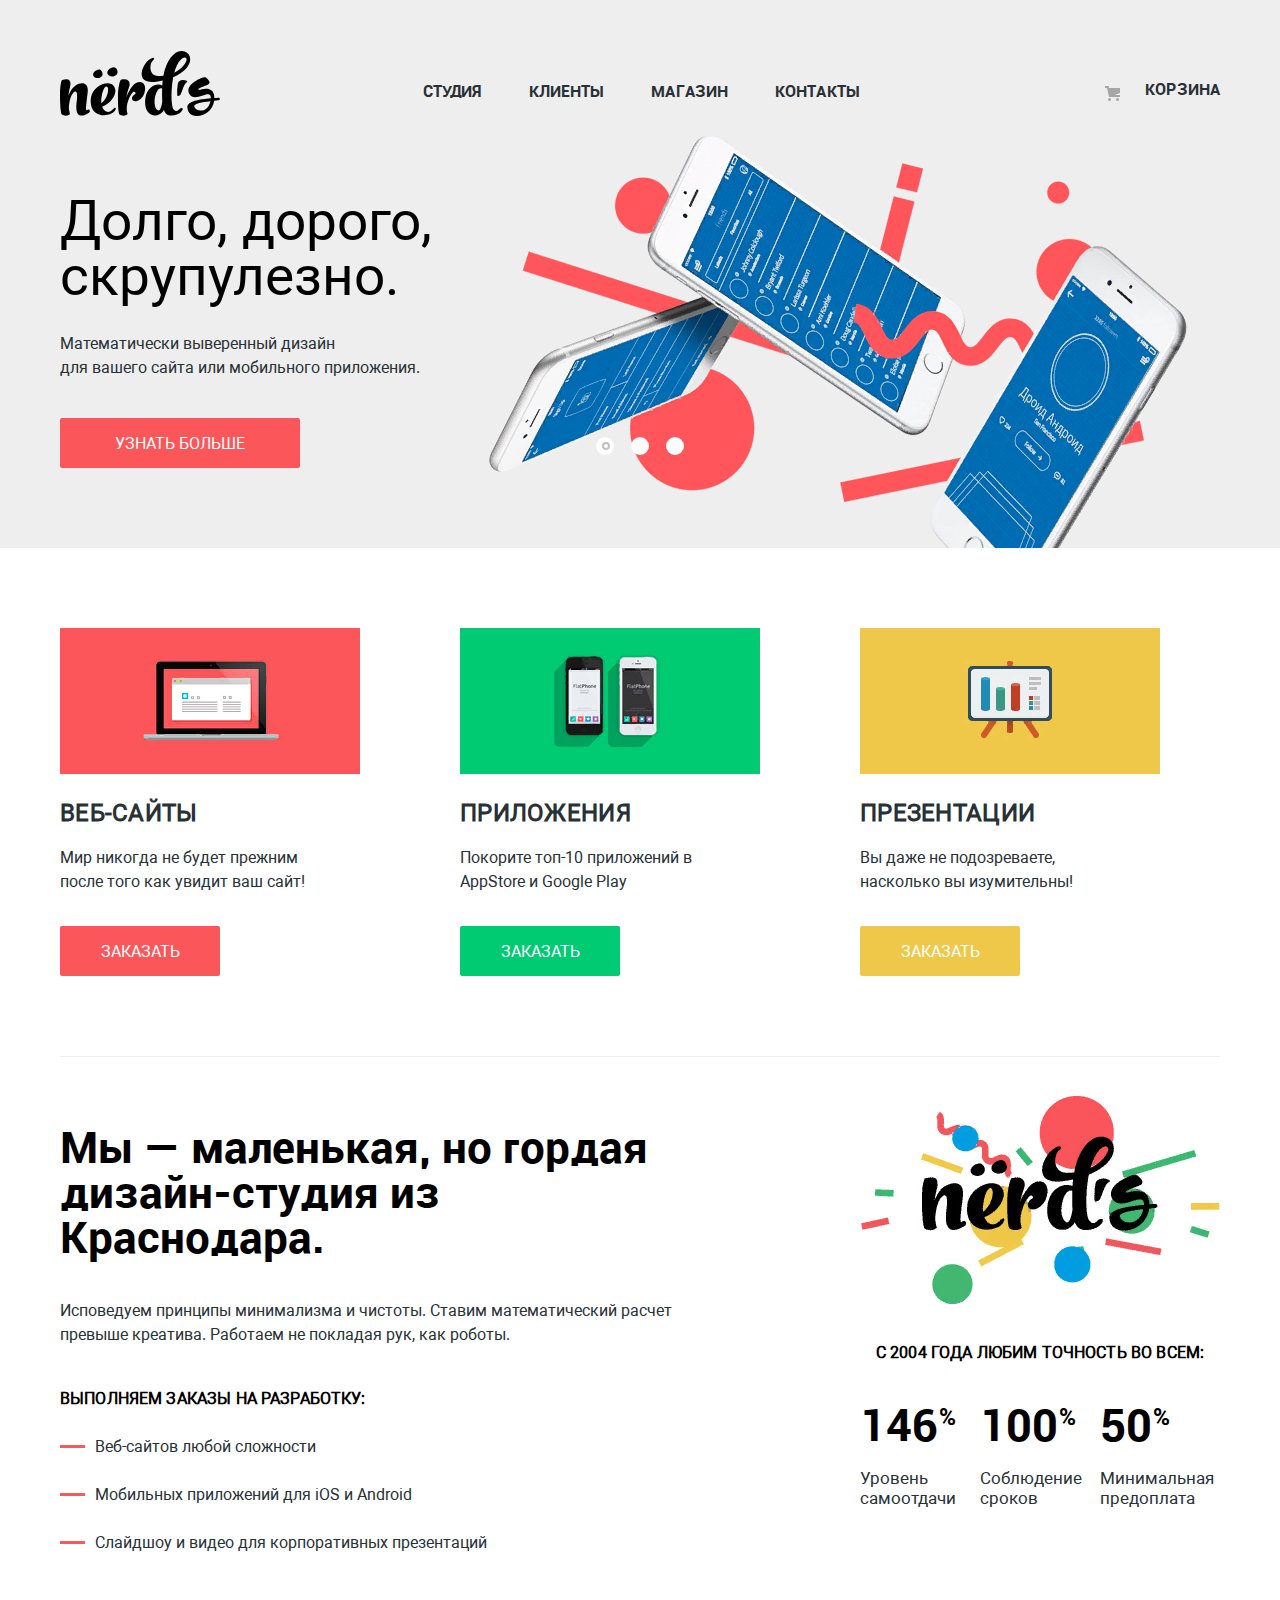
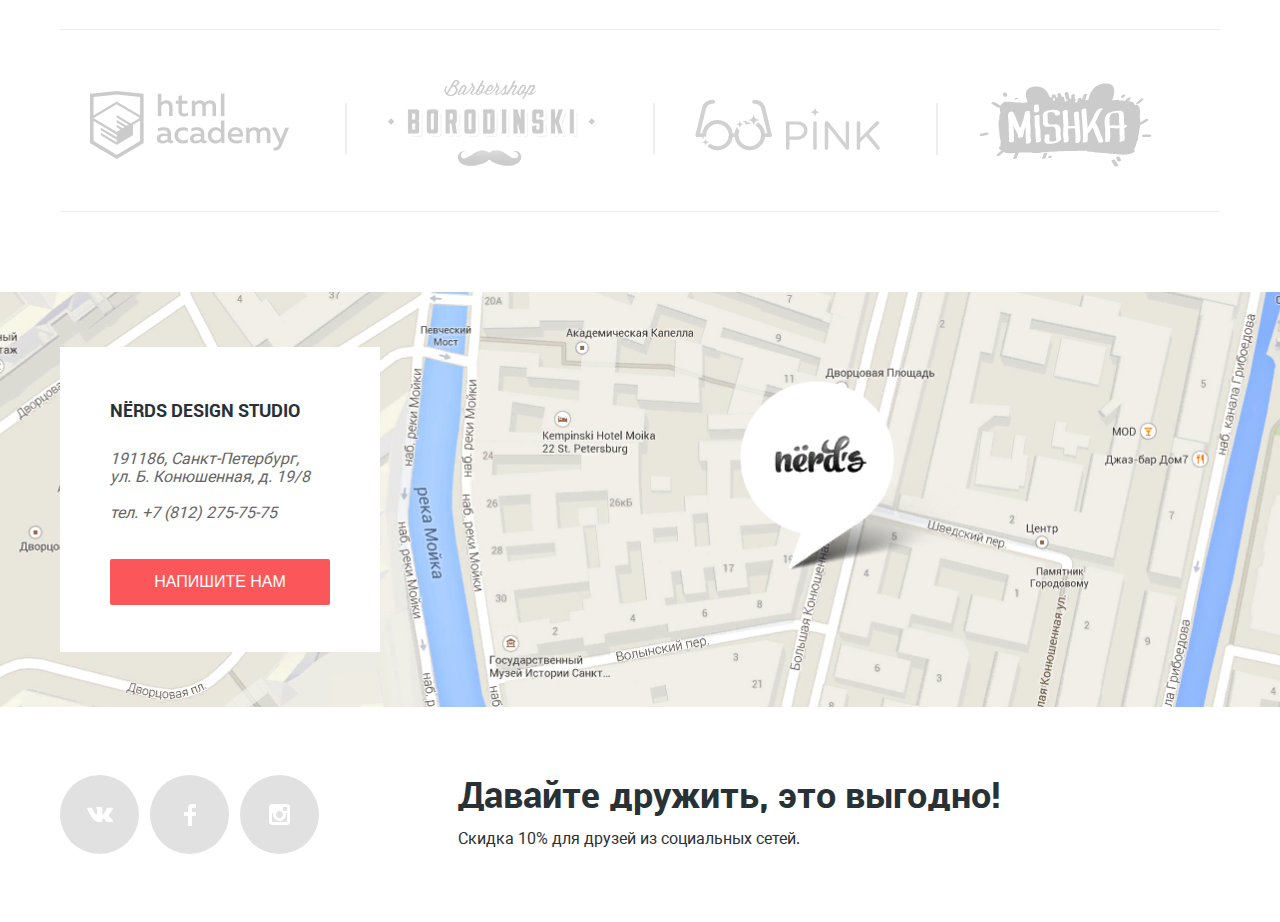
==== commit 9a3baf9c: "Рефакторинг" ====
--- a/index.html
+++ b/index.html
@@ -5,6 +5,7 @@
   <meta name="viewport" content="width=device-width, initial-scale=1.0">
   <meta http-equiv="X-UA-Compatible" content="ie=edge">
   <link rel="stylesheet" href="css/main.css">
+  <link rel="shortcut icon" href="favicon.ico" type="image/x-icon">
   <title>«Nёrds» Дизайн сайта и мобильного приложения</title>
 </head>
 <body>
@@ -15,14 +16,14 @@
           <svg xmlns="http://www.w3.org/2000/svg" width="160" height="65" viewBox="0 0 160 65"><path d="M157.936 49.374c-1.235.161-2.523.271-3.757.377v.056c-2.415 17.364-26.188 20.231-26.779 6.599-.269-6.167 11.593-7.95 23.398-9.088.429-11.09-15.901 5.667-21.608-4.601-5.019-9.025 14.632-17.938 16.728-16.102 6.438 5.636 3.404 6.618-1.379 8.335-9.49 3.41-5.791 4.107-4.511 3.726 7.569-2.253 14.366-1.04 14.312 8.317 1.288-.107 2.522-.163 3.757-.271 2.306-.215 2.467 2.435-.161 2.652zm-7.514.756c-9.124 1.028-17.013 2.436-16.153 5.355 1.716 5.573 13.577 6.818 16.153-5.355zM117.678 44.918c-.682-.037-.703-6.038.112-11.688 1.005-6.951 11.935-3.357 9.093-1.906-2.975 1.52-4.429 8.718-6.266 12.087-.635 1.161-2.605 1.526-2.939 1.507zM42.105 21.002c2.376 4.866-4.937 8.171-8.292 4.521-1.398-1.555-.755-4.56 2.636-6.193 1.697-.836 4.073-1.596 5.656 1.672zM57.062 18.861c2.585 5.297-5.38 8.896-9.031 4.922-1.522-1.695-.823-4.963 2.873-6.742 1.846-.911 4.432-1.736 6.158 1.82zM28.883 61.666c-7.919 5.338-14.219 4.159-12.212-10.848 1.45-10.904-.948-11.521-3.122-9.442-2.845 2.697-4.628 9.723-4.684 16.412a50.98 50.98 0 0 0 1.004 4.776c.334 1.63-4.907 3.315-7.974 1.011C.837 62.79 0 54.865 0 44.131c0-8.824 1.171-14.895 2.23-15.175 8.029-2.191 9.312 1.348 7.583 7.981a47.637 47.637 0 0 0-1.395 7.924c1.673-4.664 4.071-8.485 6.803-10.173 7.416-4.664 13.605-2.473 12.434 6.801-2.007 16.58-2.174 18.827-.39 17.535 2.231-1.574 3.68 1.238 1.618 2.642zM54.982 59.59c-2.175 3.484-7.806 5.171-13.216 4.552-7.75-.843-12.545-7.756-10.705-18.097 2.008-11.185 18.065-18.322 23.196-10.341 3.735 5.789-2.175 16.017-11.597 19.783l-.502.168c1.951 5.171 6.579 7.476 11.039 2.36 2.119-2.36 3.624-1.348 1.785 1.575zm-13.605-7.418c5.855-4.159 7.806-13.32 6.189-15.905-1.728-2.697-5.074 1.517-6.245 11.746-.111 1.461-.111 2.865.056 4.159zM83.091 44.992c-1.597 2.507-3.903 4.384-5.966 5.059-2.398.73-5.185.056-5.185-2.698 0-1.011.892-3.372 3.624-4.721-.168-1.911-1.394-2.417-2.286-1.686-3.345 2.586-7.417 12.25-6.356 19.221.055.168.055.337.055.506.168.617.335 1.237.558 1.854.557 1.574-4.907 3.316-7.973.956-1.059-.788-1.617-6.97-1.617-17.704 0-8.824 1.951-16.636 3.011-16.917 6.412-1.743 10.147 1.292 8.14 7.249-1.171 3.373-2.23 6.801-2.843 10.399 2.453-6.688 6.523-12.872 9.812-14.501 5.856-2.923 10.092.956 8.867 7.813-.056.11-.112.393-.112.449-.056.562-.566 2.302-.39 1.741-.516 1.645-.892 2.277-1.339 2.98z"/><path d="M113.207 26.161a86.988 86.988 0 0 0-1.115 7.531c-1.059 10.06-.612 18.996.613 22.986.726 2.137 3.457 4.946 6.078 2.023 2.843-3.203 5.967-1.349 2.174 2.416-2.34 2.305-6.689 3.878-11.039 3.428-3.123-.393-5.018-2.415-6.134-5.505-.444.898-.947 1.685-1.56 2.302-2.119 2.193-4.685 3.43-7.974 3.092-6.637-.73-10.538-7.923-8.699-18.153 1.952-10.791 11.319-14.725 16.728-11.857.112-1.349.223-2.699.335-4.104.055-.281.055-.562.11-.843a96.962 96.962 0 0 1-4.962.956C73.787 34.423 82.04 14.864 87.894 9.75c6.636-5.733 7.36-1.855 5.297-.562-3.68 2.36-5.297 15.905 5.241 15.905 1.729 0 3.346-.112 4.962-.281C106.685 6.49 116.665-2.391 124.75.532c8.976 3.26 8.029 17.535-11.543 25.629zm-10.928 24.393c-.224-3.542-.224-7.532-.167-11.636 0-.506.056-1.011.056-1.461-3.346-1.518-6.635 3.653-7.473 10.792-.946 8.373 2.788 12.813 4.908 10.791 1.617-1.631 2.453-6.803 2.676-8.486zm24.086-43.165c-1.784-2.642-8.307.562-12.098 14.332 9.535-4.554 13.326-12.422 12.098-14.332z"/></svg>
         </span>
         <ul class="navigation-main__list">
-          <li class="navigation-main__item"><a href="">Студия</a></li>
-          <li class="navigation-main__item"><a href="">Клиенты</a></li>
-          <li class="navigation-main__item"><a href="">Магазин</a></li>
-          <li class="navigation-main__item"><a href="">Контакты</a></li>
+          <li class="navigation-main__item"><a class="navigation-main__link" href="#">Студия</a></li>
+          <li class="navigation-main__item"><a class="navigation-main__link" href="#">Клиенты</a></li>
+          <li class="navigation-main__item"><a class="navigation-main__link" href="#">Магазин</a></li>
+          <li class="navigation-main__item"><a class="navigation-main__link" href="#">Контакты</a></li>
         </ul>
         <ul class="navigation-user">
-          <li class="navigation-user__cart"><a href="#">Корзина</a></li>
-          </ul>
+          <li class="navigation-user__cart"><a class="navigation-user__link" href="#">Корзина</a></li>
+        </ul>
       </nav>
     </div>
   </header>
@@ -71,19 +72,19 @@
         <ul class="service__list">
           <li class="service__item">
               <h3 class="service__title">Веб-сайты</h3>
-              <img class="service__image" src="img/illustration-1.jpg" alt="Веб-сайты">
+              <img class="service__image" src="img/service/illustration-1.jpg" alt="Веб-сайты">
               <span class="service__description">Мир никогда не будет прежним после того как увидит ваш сайт!</span>
               <a href="" class="button button_service"><span>Заказать</span></a>
           </li>
           <li class="service__item">
               <h3 class="service__title">Приложения</h3>
-              <img src="img/illustration-2.jpg" alt="Приложения">
+              <img class="service__image" src="img/service/illustration-2.jpg" alt="Приложения">
               <span class="service__description">Покорите топ-10 приложений в AppStore и Google Play</span>
               <a href="" class="button button_service button_green"><span>Заказать</span></a>
           </li>
           <li class="service__item">
               <h3 class="service__title">Презентации</h3>
-              <img src="img/illustration-3.jpg" alt="">
+              <img class="service__image" src="img/service/illustration-3.jpg" alt="Презентации">
               <span class="service__description">Вы даже не подозреваете, насколько вы изумительны!</span>
               <a href="" class="button button_service button_yellow"><span>Заказать</span></a>
           </li>
@@ -154,7 +155,7 @@
               <button href="#" id="modal-open" class="button button_medium">Напишите нам</button>
           </div>
         </div>
-    </div>
+      </div>
     </section>
     <!-- /.contacts -->
   </main>
@@ -163,19 +164,19 @@
     <div class="container">
       <div class="footer-site__wrapper">
         <ul class="footer-site__social">
-          <li>
+          <li class="footer-site__social-item">
             <a href="#" class="footer-site__social-link">
                 <svg xmlns="http://www.w3.org/2000/svg" width="26" height="15" viewBox="0 0 26 15"><path fill="#FFF" d="M16.138 11.51c.956-.309 2.18 2.04 3.483 2.939.978.681 1.727.534 1.727.534l3.473-.05s1.815-.112.957-1.554c-.071-.12-.503-1.069-2.585-3.022-2.177-2.043-1.882-1.712.739-5.244 1.597-2.153 2.236-3.468 2.036-4.028-.192-.539-1.365-.399-1.365-.399L20.69.713c-.381.001-.704.119-.851.515-.003.004-.621 1.666-1.445 3.079-1.741 2.989-2.436 3.148-2.724 2.961-.661-.433-.494-1.737-.494-2.664 0-2.897.432-4.105-.846-4.417-.427-.104-.739-.172-1.828-.182-1.392-.021-2.574 0-3.244.329-.445.223-.786.712-.579.74.26.035.843.16 1.155.586.401.552.389 1.789.389 1.789s.229 3.411-.54 3.834c-.528.29-1.25-.302-2.803-3.016-.793-1.388-1.392-2.922-1.392-2.922s-.116-.285-.326-.441c-.25-.185-.6-.244-.6-.244L.848.684S.29.7.085.946c-.182.218-.015.668-.015.668s2.909 6.881 6.203 10.347c3.02 3.182 6.452 2.971 6.452 2.971h1.555s.469-.054.709-.312c.224-.24.214-.691.214-.691s-.031-2.109.935-2.419z"/></svg>
               <span class="visually-hidden">Вконтакте</span>
             </a>
           </li>
-          <li>
+          <li class="footer-site__social-item">
             <a href="#" class="footer-site__social-link">
                 <svg xmlns="http://www.w3.org/2000/svg" width="12" height="22" viewBox="0 0 12 22"><path fill="#FFF" d="M12 4V0H8a4 4 0 0 0-4 4v4H0v4h4v10h4V12h4V8H8V4h4z"/></svg>
               <span class="visually-hidden">Фейсбук</span>
             </a>
           </li>
-          <li>
+          <li class="footer-site__social-item">
             <a href="#" class="footer-site__social-link">
                 <svg xmlns="http://www.w3.org/2000/svg" width="21" height="21" viewBox="0 0 21 21"><path fill="#FFF" d="M18 0H3C1.35 0 0 1.35 0 3v15c0 1.65 1.35 3 3 3h15c1.65 0 3-1.35 3-3V3c0-1.65-1.35-3-3-3zm-7.5 7c1.93 0 3.5 1.57 3.5 3.5S12.43 14 10.5 14 7 12.43 7 10.5 8.57 7 10.5 7zM18 18H3V9h1.181A6.504 6.504 0 0 0 4 10.5a6.5 6.5 0 1 0 13 0 6.45 6.45 0 0 0-.181-1.5H18v9zm0-11h-4V3h4v4z"/></svg>
               <span class="visually-hidden">Инстаграм</span>
--- a/css/main.css
+++ b/css/main.css
@@ -152,9 +152,7 @@
 
 * html, * body { height: 100%; }
 
-a { color: inherit; text-decoration: none; }
-
-body { position: relative; margin: 0; padding: 0; font-size: 16px; font-weight: 400; line-height: 24px; font-family: "roboto-base", Arial, sans-serif; color: #283136; background-color: #ffffff; }
+body { position: relative; margin: 0; padding: 0; font-weight: 400; font-size: 16px; line-height: 24px; font-family: "roboto-base", Arial, sans-serif; color: #283136; background-color: #ffffff; }
 
 .header-main { display: inline-block; width: 100%; background-color: #eeeeee; }
 
@@ -229,37 +227,61 @@
 /*==========  Модульные стили ==========*/
 .header-main__logo { display: -webkit-box; display: -ms-flexbox; display: flex; -webkit-box-align: center; -ms-flex-align: center; align-items: center; position: relative; margin-top: -8px; }
 
+.sidebar { width: 100%; max-width: 260px; margin-right: 140px; }
+
+.footer-site__wrapper { display: -webkit-box; display: -ms-flexbox; display: flex; -webkit-box-orient: horizontal; -webkit-box-direction: normal; -ms-flex-direction: row; flex-direction: row; -webkit-box-pack: start; -ms-flex-pack: start; justify-content: flex-start; margin: 55px 0px; }
+
+.footer-site__social { display: -webkit-box; display: -ms-flexbox; display: flex; -webkit-box-orient: horizontal; -webkit-box-direction: normal; -ms-flex-direction: row; flex-direction: row; -webkit-box-pack: justify; -ms-flex-pack: justify; justify-content: space-between; -webkit-box-align: center; -ms-flex-align: center; align-items: center; margin: 0; margin-right: 12%; padding: 0; list-style: none; }
+
+.footer-site__social-item { display: -webkit-box; display: -ms-flexbox; display: flex; -webkit-box-orient: vertical; -webkit-box-direction: normal; -ms-flex-direction: column; flex-direction: column; -webkit-box-pack: center; -ms-flex-pack: center; justify-content: center; -webkit-box-align: center; -ms-flex-align: center; align-items: center; margin-right: 11px; }
+
+.footer-site__social-item:last-child { margin-right: 0; }
+
+.footer-site__social-link { display: -webkit-box; display: -ms-flexbox; display: flex; -webkit-box-pack: center; -ms-flex-pack: center; justify-content: center; -webkit-box-align: center; -ms-flex-align: center; align-items: center; width: 79px; height: 79px; background-color: #e1e1e1; border-radius: 50%; }
+
+.footer-site__social-link:hover { background-color: #e74246; }
+
+.footer-site__social-link:active { background-color: #d7373b; -webkit-box-shadow: inset 0px 3px 0px 0px rgba(0, 1, 1, 0.1); box-shadow: inset 0px 3px 0px 0px rgba(0, 1, 1, 0.1); }
+
+.footer-site__social-link:active svg > path { opacity: 0.5; }
+
+.footer-site__offer h2 { margin: 25px 0 5px; font-size: 36px; font-family: roboto-bold; }
+
 .navigation-main { z-index: 1; display: -webkit-box; display: -ms-flexbox; display: flex; -webkit-box-orient: horizontal; -webkit-box-direction: normal; -ms-flex-direction: row; flex-direction: row; -webkit-box-pack: start; -ms-flex-pack: start; justify-content: flex-start; -webkit-box-align: center; -ms-flex-align: center; align-items: center; min-height: 65px; margin-top: 50px; font-family: "roboto-bold", Arial, sans-serif; text-transform: uppercase; }
 
 .navigation-main__logo { display: -webkit-box; display: -ms-flexbox; display: flex; -webkit-box-align: center; -ms-flex-align: center; align-items: center; }
 
 .navigation-main__list { display: -webkit-box; display: -ms-flexbox; display: flex; -webkit-box-orient: horizontal; -webkit-box-direction: normal; -ms-flex-direction: row; flex-direction: row; margin-top: 28px; margin-left: 17.5%; padding: 0; list-style: none; letter-spacing: 0.1px; }
 
-.navigation-main__item { position: relative; margin-right: 47px; font-weight: 500; line-height: 30px; }
-
-.navigation-main__item a { color: black; text-decoration: none; }
-
-.navigation-main__item a:hover { color: #fb565a; }
-
-.navigation-main__item a:active { color: #a7a7a7; }
+.navigation-main__item { position: relative; display: inline-block; margin-right: 47px; }
 
 .navigation-main__item:last-child { margin-right: 0; }
 
 .navigation-main__item_curret:after { content: ""; position: absolute; right: 0; bottom: 0; left: 0; height: 2px; background-color: #fb565a; }
 
+.navigation-main__item_curret [href] { pointer-events: none; }
+
+.navigation-main__link { font-weight: 500; line-height: 30px; color: inherit; text-decoration: none; }
+
+.navigation-main__link:hover { color: #fb565a; }
+
+.navigation-main__link:active { color: #a7a7a7; }
+
 .navigation-user { display: -webkit-box; display: -ms-flexbox; display: flex; -webkit-box-pack: end; -ms-flex-pack: end; justify-content: flex-end; margin-top: 24px; margin-left: auto; list-style: none; letter-spacing: 0.1px; }
 
-.navigation-user__cart { position: relative; }
-
-.navigation-user__cart a { color: black; text-decoration: none; }
-
-.navigation-user__cart a:before { content: ''; position: absolute; top: 4px; left: -40px; width: 15px; height: 17px; background: url(../img/icon/cart-icon.svg) no-repeat center; }
-
-.navigation-user__cart a:hover { color: #fb565a; }
-
-.navigation-user__cart a:active { color: #a7a7a7; }
-
-.navigation-user__cart_curret a:after { content: ""; position: absolute; right: 0; bottom: -10px; left: 0; height: 2px; background-color: #fb565a; }
+.navigation-user__cart { position: relative; display: inline-block; }
+
+.navigation-user__cart_curret:after { content: ""; position: absolute; right: 0; bottom: -5px; left: 0; height: 2px; background-color: #fb565a; background-color: #fb565a; }
+
+.navigation-user__link { position: relative; padding-left: 40px; color: inherit; text-decoration: none; }
+
+.navigation-user__link:before { content: ''; position: absolute; top: 2px; left: 0px; width: 15px; height: 17px; background: url(../img/icon/cart-icon.svg) no-repeat center; }
+
+.navigation-user__link:hover { color: #fb565a; }
+
+.navigation-user__link:active { color: #a7a7a7; }
+
+.navigation-user__link:active:after { content: ""; position: absolute; right: 0; bottom: -10px; left: 0; height: 2px; background-color: #fb565a; }
 
 .hero__wrapper { position: relative; padding: 70px 0 42px; }
 
@@ -435,6 +457,8 @@
 
 .sorting__way-item_curret svg > path { fill-opacity: 1; }
 
+.sorting__link { color: inherit; text-decoration: none; }
+
 .sorting__type { text-transform: uppercase; text-decoration: none; color: #b2b2b2; font-size: 14px; margin-right: 25px; line-height: 30px; cursor: pointer; }
 
 .sorting__type:last-child { margin-right: 0; }
@@ -465,41 +489,25 @@
 
 .catalog__description { display: inline-block; width: 65%; margin-bottom: 28px; font-size: 16px; line-height: 18px; color: #666666; }
 
-.catalog__item img { outline: 1px solid #e9e9e9; outline-offset: 0px; }
+.catalog__link { color: inherit; text-decoration: none; }
+
+.catalog__image { outline: 1px solid #e9e9e9; outline-offset: 0px; }
 
 .catalog__browser { height: 40px; z-index: 1; }
 
 .catalog__browser > path { fill: #e9e9e9; }
 
-.pagination { display: -webkit-box; display: -ms-flexbox; display: flex; -webkit-box-orient: horizontal; -webkit-box-direction: normal; -ms-flex-direction: row; flex-direction: row; list-style: none; margin: 0; padding: 0; }
-
-.pagination__item { padding: 18px; background: #eeeeee; margin-right: 10px; line-height: 10px; display: block; border: 3px solid #eeeeee; border-radius: 3px; font-family: roboto-medium, Arial, Helvetica, sans-serif; cursor: pointer; }
+.pagination { display: -webkit-box; display: -ms-flexbox; display: flex; -webkit-box-orient: horizontal; -webkit-box-direction: normal; -ms-flex-direction: row; flex-direction: row; margin: 0; padding: 0; list-style: none; }
+
+.pagination__item { display: block; display: -webkit-box; display: -ms-flexbox; display: flex; -webkit-box-orient: horizontal; -webkit-box-direction: normal; -ms-flex-direction: row; flex-direction: row; -webkit-box-pack: center; -ms-flex-pack: center; justify-content: center; -webkit-box-align: center; -ms-flex-align: center; align-items: center; margin-right: 10px; padding: 18px; line-height: 10px; font-family: roboto-medium, Arial, Helvetica, sans-serif; color: #283136; background: #eeeeee; border: 3px solid #eeeeee; border-radius: 3px; cursor: pointer; }
 
 .pagination__item:hover { background-color: #e1e1e1; border-color: #e1e1e1; }
 
-.pagination__item:active { border: transparent; background: #dbdbdb; -webkit-box-shadow: inset 0px 3px 0 #bfbfbf; box-shadow: inset 0px 3px 0 #bfbfbf; color: #e1e1e1; padding-left: 21px; padding-right: 21px; line-height: 13px; }
-
-.pagination__item a { color: black; text-decoration: none; }
+.pagination__item:active { padding-right: 21px; padding-left: 21px; color: #e1e1e1; color: #283136; background: #dbdbdb; border: transparent; -webkit-box-shadow: inset 0px 3px 0 #bfbfbf; box-shadow: inset 0px 3px 0 #bfbfbf; }
 
 .pagination__item_curret { background: transparent; border-color: #dbdbdb; }
 
-.footer-site__wrapper { display: -webkit-box; display: -ms-flexbox; display: flex; -webkit-box-orient: horizontal; -webkit-box-direction: normal; -ms-flex-direction: row; flex-direction: row; -webkit-box-pack: start; -ms-flex-pack: start; justify-content: flex-start; margin: 55px 0px; }
-
-.footer-site__social { display: -webkit-box; display: -ms-flexbox; display: flex; -webkit-box-orient: horizontal; -webkit-box-direction: normal; -ms-flex-direction: row; flex-direction: row; -webkit-box-pack: justify; -ms-flex-pack: justify; justify-content: space-between; -webkit-box-align: center; -ms-flex-align: center; align-items: center; margin: 0; margin-right: 12%; padding: 0; list-style: none; }
-
-.footer-site__social li { display: -webkit-box; display: -ms-flexbox; display: flex; -webkit-box-orient: vertical; -webkit-box-direction: normal; -ms-flex-direction: column; flex-direction: column; -webkit-box-pack: center; -ms-flex-pack: center; justify-content: center; -webkit-box-align: center; -ms-flex-align: center; align-items: center; margin-right: 11px; }
-
-.footer-site__social li:last-child { margin-right: 0; }
-
-.footer-site__social li a { display: -webkit-box; display: -ms-flexbox; display: flex; -webkit-box-pack: center; -ms-flex-pack: center; justify-content: center; -webkit-box-align: center; -ms-flex-align: center; align-items: center; width: 79px; height: 79px; background-color: #e1e1e1; border-radius: 50%; }
-
-.footer-site__social li a:hover { background-color: #e74246; }
-
-.footer-site__social li a:active { background-color: #d7373b; -webkit-box-shadow: inset 0px 3px 0px 0px rgba(0, 1, 1, 0.1); box-shadow: inset 0px 3px 0px 0px rgba(0, 1, 1, 0.1); }
-
-.footer-site__social li a:active svg > path { opacity: 0.5; }
-
-.footer-site__offer h2 { margin: 25px 0 5px; font-size: 36px; font-family: roboto-bold; }
+.pagination__link { color: inherit; text-decoration: none; }
 
 .modal { display: none; position: fixed; z-index: 9; width: 960px; min-height: 590px; padding: 70px 100px 30px; background: #ffffff; -webkit-box-shadow: 0 20px 40px rgba(0, 1, 1, 0.75); box-shadow: 0 20px 40px rgba(0, 1, 1, 0.75); }
 
@@ -518,8 +526,6 @@
 .modal__item:nth-child(2n) { margin-right: 0px; }
 
 .modal__textarea { width: 100%; margin-right: 0; }
-
-.sidebar { width: 100%; max-width: 260px; margin-right: 140px; }
 
 /*==========  Адаптивные стили ==========*/
 /*==========  Desktop First  ==========*/
